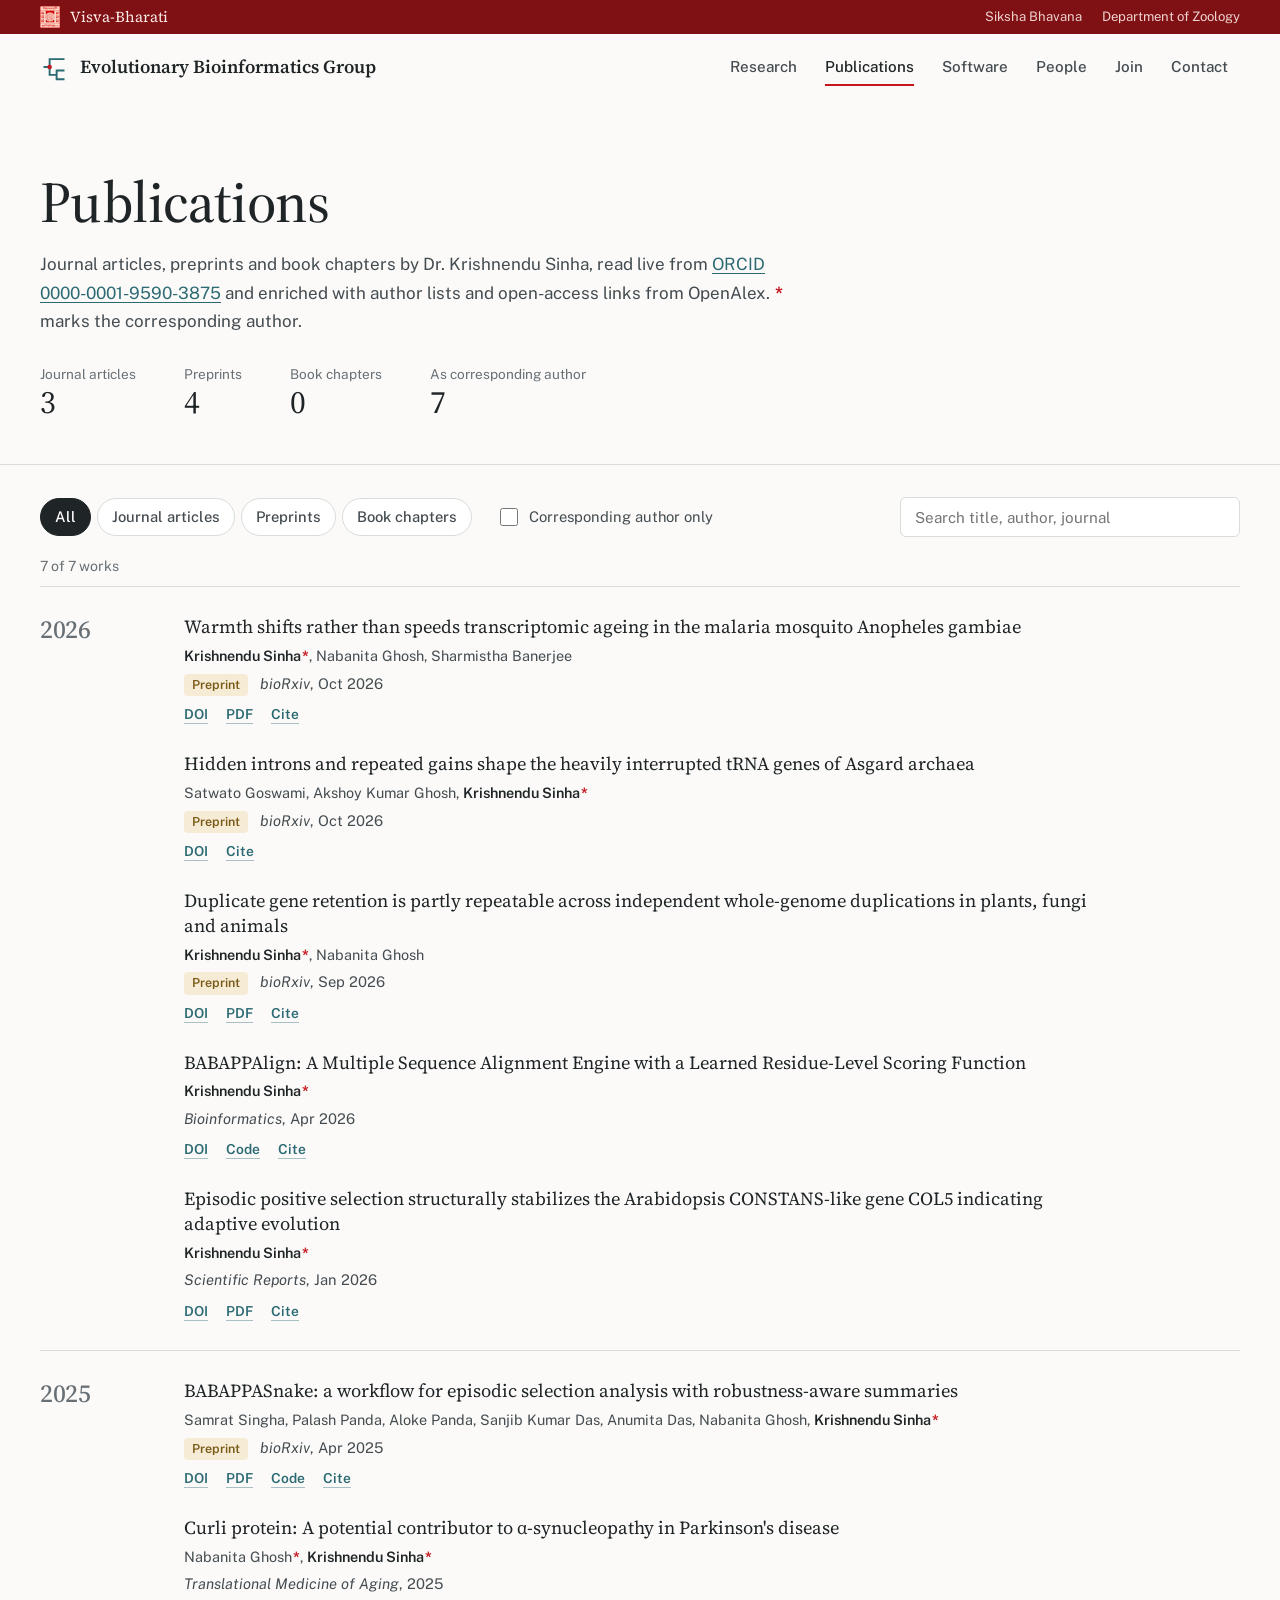
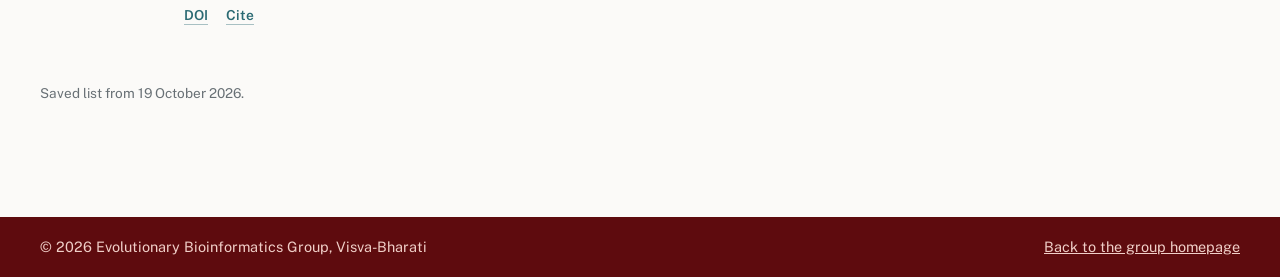
==== publications.html @ 4a2807fa "completely refreshed" ====
<!doctype html>
<html lang="en">
  <head>
    <meta charset="utf-8">
    <meta name="viewport" content="width=device-width, initial-scale=1">
    <meta
      name="description"
      content="Complete list of journal articles, preprints and book chapters by Dr. Krishnendu Sinha and the Evolutionary Bioinformatics Group, Visva-Bharati, updated from ORCID."
    >
    <meta name="theme-color" content="#7f1014">
    <meta property="og:type" content="website">
    <meta property="og:title" content="Evolutionary Bioinformatics Group | Visva-Bharati">
    <meta property="og:description" content="Evolutionary genomics, molecular adaptation, sequence-alignment methods and reproducible software at the Department of Zoology, Visva-Bharati.">
    <meta property="og:url" content="https://sinhakrishnendu.github.io/Lab_website/">
    <meta property="og:image" content="https://sinhakrishnendu.github.io/Lab_website/assets/sinha-lab-research-background.png">
    <title>Publications | Evolutionary Bioinformatics Group</title>
    <link rel="icon" type="image/svg+xml" href="assets/favicon.svg">
    <link rel="preconnect" href="https://fonts.googleapis.com">
    <link rel="preconnect" href="https://fonts.gstatic.com" crossorigin>
    <link
      rel="stylesheet"
      href="https://fonts.googleapis.com/css2?family=Source+Serif+4:ital,opsz,wght@0,8..60,400;0,8..60,500;0,8..60,600;1,8..60,400;1,8..60,500&family=Public+Sans:wght@400;500;600;700&family=JetBrains+Mono:wght@400;500&display=swap"
    >
    <link rel="stylesheet" href="styles.css?v=20261019b">
  </head>
  <body>
    <a class="skip-link" href="#main">Skip to content</a>

    <header class="site-header" data-header>
      <div class="institution-bar">
        <div class="shell institution-inner">
          <a class="institution-identity" href="https://www.visvabharati.ac.in/home/" target="_blank" rel="noreferrer">
            <img src="assets/visva-bharati-logo.png" alt="" width="389" height="420">
            <span>Visva-Bharati</span>
          </a>
          <span class="institution-links">
            <a href="https://www.visvabharati.ac.in/home/siksha-bhavana/" target="_blank" rel="noreferrer">Siksha Bhavana</a>
            <a href="https://www.visvabharati.ac.in/home/zoology/" target="_blank" rel="noreferrer">Department of Zoology</a>
          </span>
        </div>
      </div>

      <nav class="shell primary-nav" aria-label="Primary navigation">
        <a class="brand" href="index.html">
          <svg class="brand-mark" viewBox="0 0 32 32" aria-hidden="true">
            <path d="M4 16H11M11 16V7H28M11 16V25H19M19 25V20H28M19 25V30H28" fill="none" stroke-width="2.2" />
            <circle cx="11" cy="16" r="2.6" />
          </svg>
          <span>Evolutionary Bioinformatics Group</span>
        </a>

        <button class="nav-toggle" type="button" aria-controls="primary-menu" aria-expanded="false">
          <span class="nav-toggle-line"></span>
          <span class="nav-toggle-line"></span>
          <span class="sr-only">Menu</span>
        </button>

        <div class="nav-links" id="primary-menu">
          <a href="index.html#programmes">Research</a>
          <a href="publications.html" class="is-active" aria-current="page">Publications</a>
          <a href="index.html#software">Software</a>
          <a href="index.html#people">People</a>
          <a href="index.html#join">Join</a>
          <a href="index.html#contact">Contact</a>
        </div>
      </nav>
    </header>

    <main id="main">
      <section class="pubpage-head">
        <div class="shell">
          <h1>Publications</h1>
          <p class="pubpage-lead">
            Journal articles, preprints and book chapters by Dr. Krishnendu Sinha, read live from
            <a href="https://orcid.org/0000-0001-9590-3875" target="_blank" rel="noreferrer">ORCID 0000-0001-9590-3875</a>
            and enriched with author lists and open-access links from OpenAlex.
            <span class="corr">*</span> marks the corresponding author.
          </p>
          <dl class="pub-stats" data-pub-stats></dl>
        </div>
      </section>

      <section class="section pubpage" aria-label="Publication list">
        <div class="shell">
          <div class="pub-toolbar">
            <div class="pub-filters" role="group" aria-label="Filter by type">
              <button type="button" class="is-active" aria-pressed="true" data-pub-filter="all">All</button>
              <button type="button" aria-pressed="false" data-pub-filter="article">Journal articles</button>
              <button type="button" aria-pressed="false" data-pub-filter="preprint">Preprints</button>
              <button type="button" aria-pressed="false" data-pub-filter="chapter">Book chapters</button>
            </div>
            <label class="pub-check"><input type="checkbox" data-pub-corr> Corresponding author only</label>
            <label class="pub-search">
              <span class="sr-only">Search publications</span>
              <input type="search" placeholder="Search title, author, journal" data-pub-search>
            </label>
          </div>
          <p class="pub-count" data-pub-count aria-live="polite"></p>
          <div data-pub-all></div>
          <p class="pub-status" data-pub-status></p>
        </div>
      </section>
    </main>

    <footer class="site-footer">
      <div class="shell footer-inner">
        <p>&copy; <span data-year></span> Evolutionary Bioinformatics Group, Visva-Bharati</p>
        <a href="index.html">Back to the group homepage</a>
      </div>
    </footer>

    <script src="script.js?v=20261019b"></script>
    <script src="publications-config.js?v=20261019b"></script>
    <script src="data/publications-snapshot.js?v=20261019b"></script>
    <script src="publications-core.js?v=20261019b"></script>
    <script src="publications-ui.js?v=20261019b"></script>
  </body>
</html>
---- styles.css ----
/* Evolutionary Bioinformatics Group, Visva-Bharati
 * Colour is semantic: the three ω (dN/dS) classes from Fig. 1 carry through the site.
 *   teal      ω < 1  purifying selection   (structure, links)
 *   ochre     ω ≈ 1  relaxed constraint    (secondary accents)
 *   vermilion ω > 1  positive selection    (Visva-Bharati red; calls to action, highlights)
 */
:root {
  --ink: #1f2427;
  --ink-2: #444c51;
  --muted: #687075;
  --paper: #fbfaf8;
  --tint: #f0f1ee;
  --line: #d9ddd9;
  --white: #ffffff;
  --vermilion: #c4161c;
  --maroon: #7f1014;
  --teal: #2b6a73;
  --teal-soft: #dbe9ea;
  --ochre: #b8892c;
  --band: rgba(196, 22, 28, 0.09);

  --serif: "Source Serif 4", Georgia, "Times New Roman", serif;
  --sans: "Public Sans", ui-sans-serif, system-ui, -apple-system, "Segoe UI", sans-serif;
  --mono: "JetBrains Mono", ui-monospace, SFMono-Regular, Menlo, monospace;

  --max: 1200px;
  --gutter: clamp(16px, 4vw, 40px);
  --radius: 6px;
}

*,
*::before,
*::after {
  box-sizing: border-box;
}

html {
  scroll-behavior: smooth;
  -webkit-text-size-adjust: 100%;
}

body {
  margin: 0;
  background: var(--paper);
  color: var(--ink);
  font-family: var(--sans);
  font-size: 1.0625rem;
  line-height: 1.65;
  text-rendering: optimizeLegibility;
}

body.nav-open {
  overflow: hidden;
}

img {
  display: block;
  max-width: 100%;
  height: auto;
}

a {
  color: inherit;
}

h1,
h2,
h3,
h4,
p,
figure,
ol,
ul,
dl,
dd {
  margin: 0;
}

h1,
h2,
h3 {
  font-family: var(--serif);
  font-weight: 500;
  letter-spacing: -0.01em;
  color: var(--ink);
}

h2 {
  font-size: clamp(2rem, 3.4vw, 2.75rem);
  line-height: 1.12;
}

h3 {
  font-size: 1.35rem;
  line-height: 1.25;
}

h4 {
  font-size: 1.05rem;
  font-weight: 600;
  line-height: 1.3;
}

i {
  font-style: italic;
}

:focus-visible {
  outline: 2px solid var(--teal);
  outline-offset: 3px;
  border-radius: 2px;
}

section[id],
div[id] {
  scroll-margin-top: 96px;
}

.shell {
  width: min(100% - 2 * var(--gutter), var(--max));
  margin-inline: auto;
}

.skip-link {
  position: fixed;
  z-index: 100;
  top: 12px;
  left: 12px;
  padding: 10px 14px;
  background: var(--white);
  border-radius: var(--radius);
  transform: translateY(-200%);
}

.skip-link:focus {
  transform: none;
}

.sr-only {
  position: absolute;
  width: 1px;
  height: 1px;
  overflow: hidden;
  clip: rect(0 0 0 0);
  white-space: nowrap;
}

/* Header ----------------------------------------------------------------- */

.site-header {
  position: sticky;
  top: 0;
  z-index: 50;
  background: rgba(251, 250, 248, 0.94);
  backdrop-filter: saturate(1.4) blur(10px);
  transition: box-shadow 200ms ease;
}

.site-header.is-scrolled {
  box-shadow: 0 1px 0 var(--line);
}

.institution-bar {
  background: var(--maroon);
  color: #fbe9e4;
  font-size: 0.82rem;
}

.institution-inner {
  display: flex;
  align-items: center;
  justify-content: space-between;
  gap: 16px;
  min-height: 34px;
}

.institution-identity {
  display: inline-flex;
  align-items: center;
  gap: 10px;
  font-family: var(--serif);
  font-size: 0.95rem;
  text-decoration: none;
}

.institution-identity img {
  width: 20px;
  height: auto;
}

.institution-links {
  display: flex;
  gap: 20px;
}

.institution-links a {
  text-decoration: none;
  opacity: 0.9;
}

.institution-links a:hover,
.institution-identity:hover {
  text-decoration: underline;
  text-underline-offset: 3px;
}

.primary-nav {
  display: flex;
  align-items: center;
  justify-content: space-between;
  gap: 24px;
  min-height: 66px;
}

.brand {
  display: inline-flex;
  align-items: center;
  gap: 12px;
  font-family: var(--serif);
  font-size: 1.15rem;
  font-weight: 600;
  text-decoration: none;
}

.brand-mark {
  width: 28px;
  height: 28px;
  flex: none;
}

.brand-mark path {
  stroke: var(--teal);
}

.brand-mark circle {
  fill: var(--vermilion);
}

.nav-links {
  display: flex;
  gap: 4px;
}

.nav-links a {
  position: relative;
  padding: 8px 12px;
  color: var(--ink-2);
  font-size: 0.95rem;
  font-weight: 500;
  text-decoration: none;
  border-radius: var(--radius);
}

.nav-links a:hover {
  color: var(--ink);
  background: var(--tint);
}

.nav-links a.is-active {
  color: var(--ink);
}

.nav-links a.is-active::after {
  content: "";
  position: absolute;
  left: 12px;
  right: 12px;
  bottom: 2px;
  height: 2px;
  background: var(--vermilion);
}

.nav-toggle {
  display: none;
}

/* Buttons and links ------------------------------------------------------ */

.button {
  display: inline-flex;
  align-items: center;
  justify-content: center;
  min-height: 46px;
  padding: 0 22px;
  border-radius: var(--radius);
  font-weight: 600;
  font-size: 0.98rem;
  text-decoration: none;
  transition: background-color 160ms ease, color 160ms ease;
}

.button.primary {
  background: var(--vermilion);
  color: var(--white);
}

.button.primary:hover {
  background: var(--maroon);
}

.button.quiet {
  color: var(--teal);
  box-shadow: inset 0 0 0 1.5px var(--teal);
}

.button.quiet:hover {
  background: var(--teal);
  color: var(--white);
}

.text-link,
.software-links a,
.person-links a,
.profile-links a,
.contact-links p a {
  color: var(--teal);
  font-weight: 600;
  text-decoration: underline;
  text-decoration-thickness: 1px;
  text-underline-offset: 4px;
  text-decoration-color: rgba(43, 106, 115, 0.4);
}

.text-link:hover,
.software-links a:hover,
.person-links a:hover,
.profile-links a:hover,
.contact-links p a:hover {
  text-decoration-color: currentColor;
}

/* Hero ------------------------------------------------------------------- */

.hero {
  padding: clamp(40px, 7vw, 88px) 0 clamp(48px, 7vw, 96px);
}

.hero-grid {
  display: grid;
  grid-template-columns: minmax(0, 11fr) minmax(0, 13fr);
  gap: clamp(32px, 5vw, 64px);
  align-items: center;
}

.hero-affiliation {
  margin-bottom: 20px;
  color: var(--vermilion);
  font-weight: 600;
  font-size: 0.95rem;
}

.hero h1 {
  font-size: clamp(2.5rem, 4.6vw, 4.1rem);
  line-height: 1.02;
  letter-spacing: -0.025em;
  font-weight: 500;
  font-variation-settings: "opsz" 60;
  margin-bottom: 26px;
}

.hero-copy {
  max-width: 34em;
  color: var(--ink-2);
  font-size: 1.15rem;
  line-height: 1.6;
  margin-bottom: 32px;
}

.hero-actions {
  display: flex;
  flex-wrap: wrap;
  gap: 12px;
}

.hero-figure {
  min-width: 0;
}

.figure-frame {
  padding: clamp(10px, 2vw, 22px);
  background: var(--white);
  border: 1px solid var(--line);
  border-radius: 10px;
}

.selection-figure {
  display: block;
  width: 100%;
  height: auto;
  overflow: visible;
}

.hero-figure figcaption {
  margin-top: 14px;
  color: var(--ink-2);
  font-family: var(--serif);
  font-size: 0.95rem;
  line-height: 1.5;
}

.fig-label {
  font-family: var(--sans);
  font-weight: 700;
  color: var(--ink);
  margin-right: 4px;
}

.omega-legend {
  display: flex;
  flex-wrap: wrap;
  gap: 6px 20px;
  margin-top: 10px;
  font-family: var(--sans);
  font-size: 0.85rem;
  color: var(--ink-2);
}

.omega-legend span {
  display: inline-flex;
  align-items: center;
  gap: 8px;
}

.swatch {
  display: inline-block;
  width: 18px;
  height: 3px;
  border-radius: 2px;
}

.swatch.purifying { background: var(--teal); }
.swatch.neutral { background: var(--ochre); }
.swatch.positive { background: var(--vermilion); height: 4px; }

/* Fig. 1 internals */
.selection-figure text {
  font-family: var(--sans);
  fill: var(--ink-2);
}

.fig-head {
  font-size: 12px;
  font-weight: 600;
  fill: var(--ink) !important;
}

.fig-annot {
  font-size: 10.5px;
  font-style: italic;
  font-family: var(--serif) !important;
  fill: var(--vermilion) !important;
}

.branch {
  fill: none;
  stroke-width: 2;
  stroke-linecap: round;
  stroke-linejoin: round;
  transition: stroke-dashoffset 900ms cubic-bezier(0.4, 0, 0.2, 1);
  transition-delay: calc(var(--i) * 55ms);
}

.omega-p { stroke: var(--teal); fill: var(--teal); }
.omega-n { stroke: var(--ochre); fill: var(--ochre); }
.omega-s { stroke: var(--vermilion); fill: var(--vermilion); stroke-width: 3; }
.branch.omega-p,
.branch.omega-n,
.branch.omega-s { fill: none; }

.tip { stroke: none; }

.taxon {
  font-family: var(--serif) !important;
  font-style: italic;
  font-size: 12.5px;
  fill: var(--ink) !important;
}

.track-name {
  font-style: normal;
  font-family: var(--sans) !important;
  font-size: 11.5px;
}

.residue {
  font-family: var(--mono) !important;
  font-size: 11.5px;
  text-anchor: middle;
  fill: #9aa1a5 !important;
  opacity: 0;
  transition: opacity 400ms ease;
  transition-delay: calc(700ms + var(--c) * 22ms);
}

.residue.variable {
  fill: var(--ink) !important;
  font-weight: 500;
}

.residue.derived {
  fill: var(--vermilion) !important;
  font-weight: 700;
}

.band {
  fill: var(--band);
}

.axis {
  stroke: var(--ink-2);
  stroke-width: 1;
}

.threshold {
  stroke: var(--vermilion);
  stroke-width: 1;
  stroke-dasharray: 3 3;
  opacity: 0.7;
}

.axis-label {
  font-size: 10.5px;
  fill: var(--muted) !important;
}

.pp {
  fill: #c9ced0;
  transform-box: fill-box;
  transform-origin: bottom;
  transform: scaleY(0);
  transition: transform 600ms cubic-bezier(0.2, 0.7, 0.2, 1);
  transition-delay: calc(1200ms + var(--c) * 25ms);
}

.pp-hot {
  fill: var(--vermilion);
}

.selection-figure.is-drawn .branch {
  stroke-dashoffset: 0 !important;
}

.selection-figure.is-drawn .residue {
  opacity: 1;
}

.selection-figure.is-drawn .pp {
  transform: scaleY(1);
}

.selection-figure.no-motion * {
  transition: none !important;
}

.fig-row {
  cursor: default;
}

.selection-figure.row-focus .fig-row:not(.is-hot) {
  opacity: 0.35;
}

.fig-row,
.fig-row text {
  transition-property: opacity;
}

/* Questions band --------------------------------------------------------- */

.questions {
  background: var(--ink);
  color: #e9ecea;
  padding: clamp(48px, 7vw, 88px) 0;
}

.questions-grid {
  display: grid;
  grid-template-columns: minmax(0, 4fr) minmax(0, 8fr);
  gap: clamp(28px, 5vw, 72px);
}

.questions h2 {
  color: var(--white);
}

.question-list {
  list-style: none;
  padding: 0;
  display: grid;
  gap: 26px;
}

.question-list li {
  position: relative;
  padding-left: 30px;
}

.question-list li::before {
  content: "?";
  position: absolute;
  left: 0;
  top: -2px;
  font-family: var(--serif);
  font-style: italic;
  font-size: 1.5rem;
  color: #e7837c;
}

.question-list p {
  font-family: var(--serif);
  font-size: clamp(1.2rem, 1.9vw, 1.45rem);
  line-height: 1.45;
  max-width: 36em;
}

/* Sections --------------------------------------------------------------- */

.section {
  padding: clamp(64px, 9vw, 112px) 0;
}

.section.tinted {
  background: var(--tint);
}

.section-head {
  display: grid;
  grid-template-columns: minmax(0, 4fr) minmax(0, 8fr);
  gap: clamp(16px, 5vw, 72px);
  align-items: end;
  margin-bottom: clamp(32px, 5vw, 56px);
}

.section-head p {
  max-width: 40em;
  color: var(--ink-2);
}

/* Research programmes */
.programme-list {
  border-top: 1px solid var(--line);
}

.programme {
  display: grid;
  grid-template-columns: 140px minmax(0, 1fr);
  gap: clamp(20px, 4vw, 48px);
  padding: 32px 0;
  border-bottom: 1px solid var(--line);
}

.programme-glyph {
  width: 120px;
  height: 84px;
}

.g-line,
.g-hot,
.g-helix {
  fill: none;
  stroke-width: 2.2;
  stroke-linecap: round;
  stroke-linejoin: round;
}

.g-line { stroke: var(--teal); }
.g-lost { stroke-dasharray: 3 4; stroke: var(--muted); }
.g-hot { stroke: var(--vermilion); }
.g-hot-strong { stroke-width: 3; }
.g-star { fill: var(--ochre); }
.g-grid path { stroke: var(--line); stroke-width: 1; fill: none; }
.g-dot { fill: var(--vermilion); }
.g-anc { fill: var(--ochre); }
.g-helix { stroke: var(--vermilion); stroke-width: 3; }
.g-node { fill: var(--white); stroke: var(--teal); stroke-width: 2.2; }
.g-node-end { fill: var(--vermilion); stroke: var(--vermilion); }

.programme-body {
  display: grid;
  grid-template-columns: minmax(0, 5fr) minmax(0, 6fr);
  gap: 10px clamp(20px, 4vw, 48px);
}

.programme-body h3 {
  grid-row: span 3;
}

.programme-body p {
  color: var(--ink-2);
  max-width: 38em;
}

.programme-methods {
  font-size: 0.9rem;
  color: var(--teal) !important;
  font-weight: 500;
}

.profile-links {
  display: flex;
  flex-wrap: wrap;
  align-items: baseline;
  gap: 10px 24px;
  margin-top: 36px;
  font-size: 0.95rem;
}

.profile-links span {
  color: var(--muted);
}

/* Publications ----------------------------------------------------------- */

.pub-legend {
  margin-top: 10px;
  font-size: 0.9rem;
  color: var(--muted) !important;
}

.corr {
  color: var(--vermilion);
  font-weight: 700;
  margin-left: 1px;
}

.pub-grid {
  display: grid;
  grid-template-columns: repeat(3, minmax(0, 1fr));
  gap: 24px;
}

.pub-card {
  display: flex;
  flex-direction: column;
  background: var(--white);
  border: 1px solid var(--line);
  border-radius: 10px;
  overflow: hidden;
}

.pub-visual {
  display: grid;
  place-items: center;
  height: 168px;
  padding: 18px;
  background: var(--paper);
  border-bottom: 1px solid var(--line);
  text-decoration: none;
}

.pub-card.has-cover .pub-visual {
  background: linear-gradient(180deg, #e4e7e3, #f3f4f1);
}

.pub-visual img {
  max-height: 132px;
  width: auto;
  box-shadow: 0 10px 22px rgba(31, 36, 39, 0.2);
}

.pub-visual img.pub-logo {
  max-width: 62%;
  max-height: 64px;
  box-shadow: none;
}

.pub-venue-mark {
  font-family: var(--serif);
  font-size: 1.55rem;
  line-height: 1.15;
  text-align: center;
  color: var(--ink-2);
  max-width: 14em;
}

#preprints .pub-venue-mark {
  color: var(--ochre);
}

.pub-body {
  display: flex;
  flex-direction: column;
  gap: 10px;
  padding: 20px 22px 22px;
  flex: 1;
}

.pub-meta {
  font-size: 0.88rem;
  color: var(--vermilion);
  font-weight: 600;
}

.pub-meta em {
  font-style: italic;
}

.pub-body h3 {
  font-size: 1.15rem;
  line-height: 1.3;
}

.pub-body h3 a,
.pub-entry-title a {
  text-decoration: none;
}

.pub-body h3 a:hover,
.pub-entry-title a:hover {
  text-decoration: underline;
  text-decoration-thickness: 1px;
  text-underline-offset: 3px;
}

.pub-authors {
  font-size: 0.9rem;
  color: var(--ink-2);
  line-height: 1.5;
}

.pub-authors strong {
  color: var(--ink);
  font-weight: 600;
}

.pub-summary {
  font-size: 0.94rem;
  color: var(--ink-2);
}

.pub-links {
  display: flex;
  flex-wrap: wrap;
  align-items: center;
  gap: 6px 18px;
  margin-top: auto !important;
  padding-top: 4px;
  font-size: 0.9rem;
}

.pub-links a,
.cite-button {
  color: var(--teal);
  font-weight: 600;
  text-decoration: underline;
  text-decoration-thickness: 1px;
  text-underline-offset: 4px;
  text-decoration-color: rgba(43, 106, 115, 0.4);
}

.cite-button {
  padding: 0;
  border: 0;
  background: none;
  font: inherit;
  font-weight: 600;
  cursor: pointer;
}

.pub-status {
  margin-top: 28px;
  font-size: 0.85rem;
  color: var(--muted);
}

.pub-empty {
  color: var(--muted);
}

.profile-links .button {
  margin-right: 8px;
}

.programme-papers {
  font-size: 0.9rem;
}

.programme-papers a {
  color: var(--ink);
  text-decoration: underline;
  text-decoration-thickness: 1px;
  text-underline-offset: 3px;
  text-decoration-color: var(--line);
}

.programme-papers a:hover {
  text-decoration-color: var(--ink);
}

/* Publications page */
.pubpage-head {
  padding: clamp(40px, 6vw, 72px) 0 clamp(28px, 4vw, 44px);
  border-bottom: 1px solid var(--line);
}

.pubpage-head h1 {
  font-size: clamp(2.4rem, 4.6vw, 3.6rem);
  line-height: 1.05;
  margin-bottom: 18px;
}

.pubpage-lead {
  max-width: 44em;
  color: var(--ink-2);
}

.pubpage-lead a {
  color: var(--teal);
  text-underline-offset: 3px;
}

.pub-stats {
  display: flex;
  flex-wrap: wrap;
  gap: 16px 48px;
  margin-top: 28px;
}

.pub-stats dt {
  font-size: 0.85rem;
  color: var(--muted);
}

.pub-stats dd {
  font-family: var(--serif);
  font-size: 2rem;
  line-height: 1.1;
}

.section.pubpage {
  padding-top: 32px;
}

.pub-toolbar {
  display: flex;
  flex-wrap: wrap;
  align-items: center;
  gap: 14px 24px;
  padding-bottom: 18px;
}

.pub-filters {
  display: flex;
  flex-wrap: wrap;
  gap: 6px;
}

.pub-filters button {
  min-height: 38px;
  padding: 0 14px;
  border: 1px solid var(--line);
  border-radius: 999px;
  background: var(--white);
  color: var(--ink-2);
  font: inherit;
  font-size: 0.92rem;
  font-weight: 500;
  cursor: pointer;
}

.pub-filters button.is-active {
  background: var(--ink);
  border-color: var(--ink);
  color: var(--white);
}

.pub-check {
  display: inline-flex;
  align-items: center;
  gap: 8px;
  font-size: 0.92rem;
  color: var(--ink-2);
  cursor: pointer;
}

.pub-check input {
  width: 18px;
  height: 18px;
  accent-color: var(--vermilion);
}

.pub-search {
  margin-left: auto;
  flex: 1 1 240px;
  max-width: 340px;
}

.pub-search input {
  width: 100%;
  min-height: 40px;
  padding: 0 14px;
  border: 1px solid var(--line);
  border-radius: var(--radius);
  background: var(--white);
  font: inherit;
  font-size: 0.95rem;
  color: var(--ink);
}

.pub-count {
  font-size: 0.88rem;
  color: var(--muted);
  margin-bottom: 8px;
}

.pub-year {
  display: grid;
  grid-template-columns: 120px minmax(0, 1fr);
  gap: 24px;
  padding: 28px 0;
  border-top: 1px solid var(--line);
}

.pub-year h2 {
  font-size: 1.6rem;
  color: var(--muted);
  position: sticky;
  top: 120px;
  align-self: start;
}

.pub-entries {
  list-style: none;
  padding: 0;
  display: grid;
  gap: 26px;
}

.pub-entry {
  display: grid;
  gap: 5px;
  max-width: 54em;
}

.pub-entry-title {
  font-family: var(--serif);
  font-size: 1.15rem;
  line-height: 1.35;
}

.pub-entry .pub-meta {
  color: var(--ink-2);
  font-weight: 400;
  font-size: 0.92rem;
}

.pub-kind {
  display: inline-block;
  margin-right: 8px;
  padding: 1px 8px;
  border-radius: 4px;
  background: #f6ecd6;
  color: #7a5a17;
  font-size: 0.78rem;
  font-weight: 600;
  font-style: normal;
}

.pub-entry[data-kind="chapter"] .pub-kind {
  background: var(--teal-soft);
  color: var(--teal);
}

.pub-note {
  display: block;
  font-size: 0.86rem;
  color: var(--muted);
}

.pub-note a {
  color: var(--teal);
}

.pub-entry .pub-links {
  margin-top: 2px !important;
  padding-top: 0;
  font-size: 0.86rem;
}

/* Software */
.software-grid {
  display: grid;
  grid-template-columns: repeat(2, minmax(0, 1fr));
  gap: 24px;
}

.software {
  display: flex;
  flex-direction: column;
  gap: 16px;
  padding: clamp(24px, 3vw, 36px);
  background: var(--white);
  border: 1px solid var(--line);
  border-top: 3px solid var(--teal);
  border-radius: 10px;
}

.software h3 {
  font-size: 1.6rem;
}

.software p {
  color: var(--ink-2);
}

.install {
  margin: 0;
  padding: 14px 18px;
  overflow-x: auto;
  background: var(--ink);
  color: #e9ecea;
  border-radius: var(--radius);
  font-family: var(--mono);
  font-size: 0.9rem;
}

.install span {
  color: #e7837c;
}

.software-links {
  display: flex;
  flex-wrap: wrap;
  gap: 8px 24px;
  margin-top: auto !important;
}

/* People */
.pi {
  display: grid;
  grid-template-columns: 220px minmax(0, 1fr);
  gap: clamp(24px, 4vw, 48px);
  align-items: start;
  padding-bottom: clamp(40px, 6vw, 64px);
  margin-bottom: clamp(40px, 6vw, 64px);
  border-bottom: 1px solid var(--line);
}

.pi-photo {
  width: 220px;
  aspect-ratio: 1;
  object-fit: cover;
  border-radius: 10px;
}

.pi-body {
  display: grid;
  gap: 12px;
  max-width: 44em;
}

.pi-body h3 {
  font-size: 1.9rem;
}

.role {
  color: var(--vermilion);
  font-weight: 600;
  font-size: 0.92rem;
}

.pi-body > p:not(.role):not(.person-links) {
  color: var(--ink-2);
}

.person-links {
  display: flex;
  flex-wrap: wrap;
  gap: 8px 24px;
  margin-top: 6px !important;
}

.people-columns {
  display: grid;
  grid-template-columns: minmax(0, 7fr) minmax(0, 5fr);
  gap: clamp(32px, 5vw, 72px);
}

.group-title {
  font-size: 1.25rem;
  margin-bottom: 20px;
  color: var(--ink-2);
}

.member {
  display: grid;
  grid-template-columns: 112px minmax(0, 1fr);
  gap: 20px;
  align-items: start;
}

.member + .member {
  margin-top: 20px;
}

.member img {
  width: 112px;
  aspect-ratio: 1;
  object-fit: cover;
  border-radius: 8px;
}

.member.compact {
  grid-template-columns: 72px minmax(0, 1fr);
  align-items: center;
}

.member.compact img {
  width: 72px;
  border-radius: 50%;
}

.member h4 {
  margin-bottom: 2px;
}

.member p:not(.role) {
  margin-top: 8px;
  color: var(--ink-2);
  font-size: 0.97rem;
}

.member.compact .role {
  color: var(--ink-2);
  font-weight: 400;
}

.collab-note {
  margin-top: 24px !important;
  color: var(--muted);
  font-size: 0.93rem;
}

/* Join */
.join {
  background: var(--teal-soft);
}

.join-grid {
  display: grid;
  grid-template-columns: minmax(0, 5fr) minmax(0, 7fr);
  gap: clamp(32px, 5vw, 72px);
}

.join h2 {
  margin-bottom: 18px;
}

.join-lead {
  color: var(--ink-2);
  font-size: 1.1rem;
  margin-bottom: 28px;
  max-width: 30em;
}

.join-list {
  display: grid;
  gap: 0;
  border-top: 1px solid rgba(43, 106, 115, 0.25);
}

.join-list > div {
  display: grid;
  grid-template-columns: minmax(0, 4fr) minmax(0, 8fr);
  gap: 16px 32px;
  padding: 22px 0;
  border-bottom: 1px solid rgba(43, 106, 115, 0.25);
}

.join-list dt {
  font-family: var(--serif);
  font-size: 1.2rem;
  font-weight: 500;
}

.join-list dd {
  color: var(--ink-2);
}

/* Contact & footer */
.contact {
  background: var(--maroon);
  color: #fbe9e4;
  padding: clamp(56px, 8vw, 96px) 0;
}

.contact h2 {
  color: var(--white);
  margin-bottom: 18px;
}

.contact-grid {
  display: grid;
  grid-template-columns: minmax(0, 5fr) minmax(0, 7fr);
  gap: clamp(32px, 5vw, 72px);
  align-items: end;
}

.contact address {
  font-style: normal;
  line-height: 1.7;
}

.contact-email {
  display: inline-block;
  font-family: var(--serif);
  font-size: clamp(1.3rem, 2.8vw, 2rem);
  color: var(--white);
  text-decoration: underline;
  text-decoration-thickness: 1px;
  text-underline-offset: 6px;
  text-decoration-color: rgba(255, 255, 255, 0.4);
  word-break: break-word;
}

.contact-email:hover {
  text-decoration-color: var(--white);
}

.contact-links p {
  display: flex;
  flex-wrap: wrap;
  gap: 8px 24px;
  margin-top: 18px;
}

.contact-links p a {
  color: #fbe9e4;
  text-decoration-color: rgba(251, 233, 228, 0.4);
}

.site-footer {
  background: #5e0b0e;
  color: #f0cfc8;
  font-size: 0.9rem;
}

.footer-inner {
  display: flex;
  justify-content: space-between;
  gap: 16px;
  padding: 18px 0;
}

.site-footer a {
  color: inherit;
}

/* Responsive ------------------------------------------------------------- */

@media (max-width: 1080px) {
  .hero-grid {
    grid-template-columns: 1fr;
  }

  .hero-text {
    max-width: 44rem;
  }

  .programme-body {
    grid-template-columns: 1fr;
  }

  .programme-body h3 {
    grid-row: auto;
  }
}

@media (max-width: 900px) {
  .nav-toggle {
    display: inline-grid;
    gap: 6px;
    place-content: center;
    width: 44px;
    height: 44px;
    padding: 0;
    border: 0;
    background: transparent;
    cursor: pointer;
  }

  .nav-toggle-line {
    width: 22px;
    height: 2px;
    background: var(--ink);
    transition: transform 200ms ease;
  }

  .site-header.is-open .nav-toggle-line:first-child {
    transform: translateY(4px) rotate(45deg);
  }

  .site-header.is-open .nav-toggle-line:nth-child(2) {
    transform: translateY(-4px) rotate(-45deg);
  }

  .nav-links {
    position: absolute;
    top: 100%;
    left: 0;
    right: 0;
    display: none;
    flex-direction: column;
    padding: 8px var(--gutter) 20px;
    background: var(--paper);
    border-bottom: 1px solid var(--line);
  }

  .site-header.is-open .nav-links {
    display: flex;
  }

  .nav-links a {
    padding: 12px 0;
    font-size: 1.05rem;
  }

  .nav-links a.is-active::after {
    display: none;
  }

  .questions-grid,
  .section-head,
  .people-columns,
  .join-grid,
  .contact-grid {
    grid-template-columns: 1fr;
  }

  .pub-grid,
  .software-grid {
    grid-template-columns: 1fr;
  }

}

@media (max-width: 640px) {
  body {
    font-size: 1rem;
  }

  .institution-links {
    display: none;
  }

  .brand span {
    font-size: 1rem;
  }

  .figure-frame {
    overflow-x: auto;
    -webkit-overflow-scrolling: touch;
  }

  .selection-figure {
    min-width: 540px;
  }

  .programme {
    grid-template-columns: 1fr;
    gap: 12px;
  }

  .programme-glyph {
    width: 96px;
    height: 68px;
  }

  .pi {
    grid-template-columns: 1fr;
  }

  .pub-year {
    grid-template-columns: 1fr;
    gap: 8px;
  }

  .pub-year h2 {
    position: static;
  }

  .pub-search {
    margin-left: 0;
    max-width: none;
  }

  .pi-photo {
    width: 160px;
  }

  .member {
    grid-template-columns: 84px minmax(0, 1fr);
  }

  .member img {
    width: 84px;
  }

  .join-list > div {
    grid-template-columns: 1fr;
    gap: 6px;
  }

  .footer-inner {
    flex-direction: column;
  }
}

@media (prefers-reduced-motion: reduce) {
  html {
    scroll-behavior: auto;
  }

  *,
  *::before,
  *::after {
    transition: none !important;
    animation: none !important;
  }
}
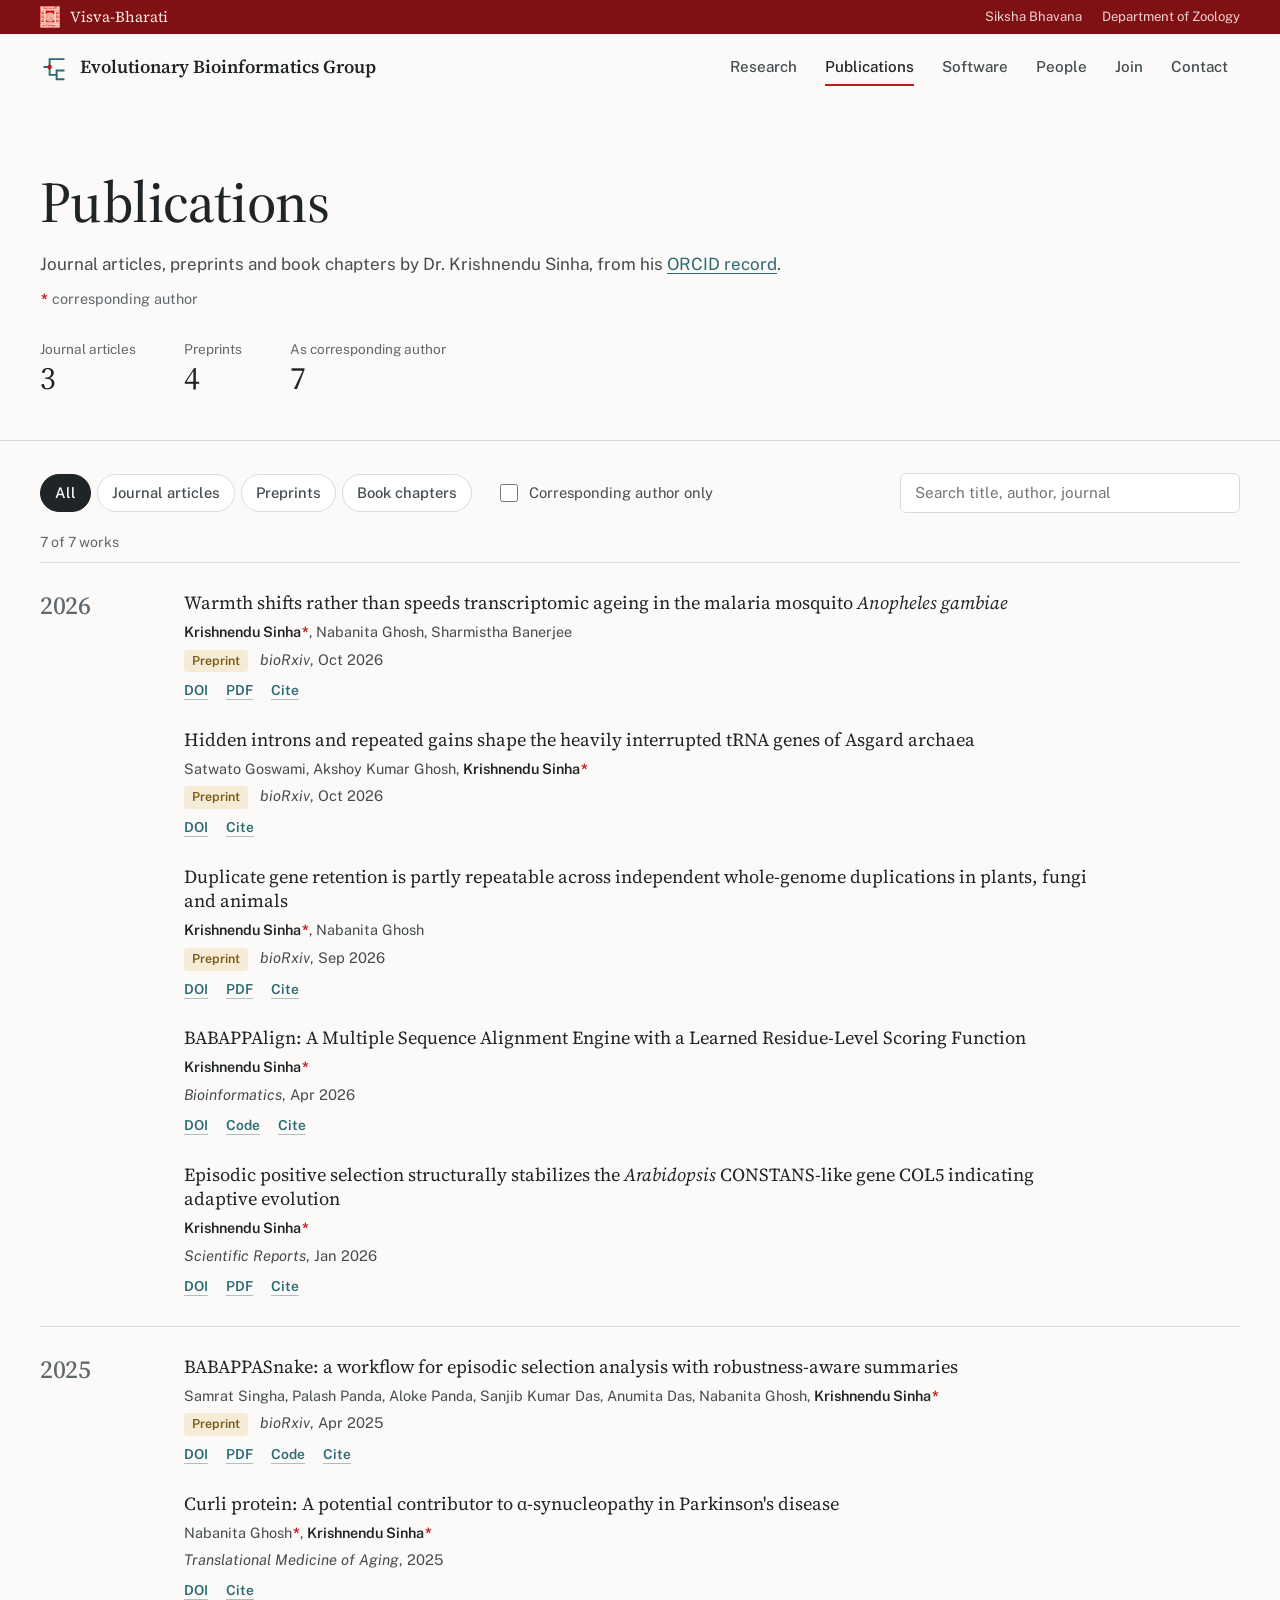
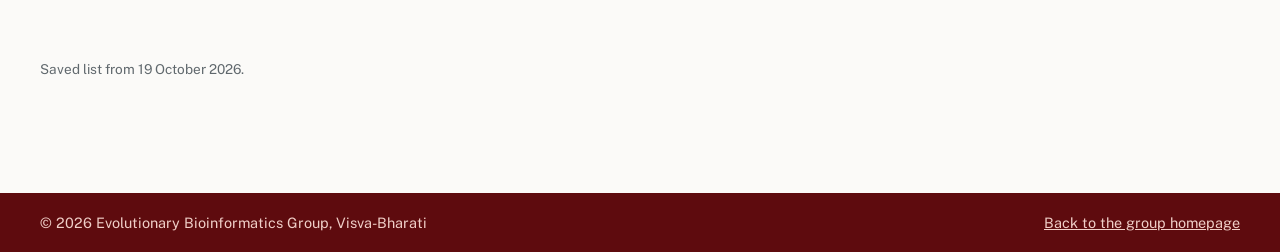
==== commit 89454614: "updated" ====
--- a/publications.html
+++ b/publications.html
@@ -9,10 +9,13 @@
     >
     <meta name="theme-color" content="#7f1014">
     <meta property="og:type" content="website">
-    <meta property="og:title" content="Evolutionary Bioinformatics Group | Visva-Bharati">
+    <meta property="og:title" content="Publications | Evolutionary Bioinformatics Group">
     <meta property="og:description" content="Evolutionary genomics, molecular adaptation, sequence-alignment methods and reproducible software at the Department of Zoology, Visva-Bharati.">
-    <meta property="og:url" content="https://sinhakrishnendu.github.io/Lab_website/">
-    <meta property="og:image" content="https://sinhakrishnendu.github.io/Lab_website/assets/sinha-lab-research-background.png">
+    <meta property="og:url" content="https://sinhakrishnendu.github.io/Lab_website/publications.html">
+    <meta property="og:image" content="https://sinhakrishnendu.github.io/Lab_website/assets/og-image.png">
+    <meta property="og:image:width" content="1200">
+    <meta property="og:image:height" content="630">
+    <meta name="twitter:card" content="summary_large_image">
     <title>Publications | Evolutionary Bioinformatics Group</title>
     <link rel="icon" type="image/svg+xml" href="assets/favicon.svg">
     <link rel="preconnect" href="https://fonts.googleapis.com">
@@ -21,7 +24,7 @@
       rel="stylesheet"
       href="https://fonts.googleapis.com/css2?family=Source+Serif+4:ital,opsz,wght@0,8..60,400;0,8..60,500;0,8..60,600;1,8..60,400;1,8..60,500&family=Public+Sans:wght@400;500;600;700&family=JetBrains+Mono:wght@400;500&display=swap"
     >
-    <link rel="stylesheet" href="styles.css?v=20261019b">
+    <link rel="stylesheet" href="styles.css?v=20261019h">
   </head>
   <body>
     <a class="skip-link" href="#main">Skip to content</a>
@@ -71,11 +74,10 @@
         <div class="shell">
           <h1>Publications</h1>
           <p class="pubpage-lead">
-            Journal articles, preprints and book chapters by Dr. Krishnendu Sinha, read live from
-            <a href="https://orcid.org/0000-0001-9590-3875" target="_blank" rel="noreferrer">ORCID 0000-0001-9590-3875</a>
-            and enriched with author lists and open-access links from OpenAlex.
-            <span class="corr">*</span> marks the corresponding author.
+            Journal articles, preprints and book chapters by Dr. Krishnendu Sinha, from his
+            <a href="https://orcid.org/0000-0001-9590-3875" target="_blank" rel="noreferrer">ORCID record</a>.
           </p>
+          <p class="pub-key"><span class="corr">*</span> corresponding author</p>
           <dl class="pub-stats" data-pub-stats></dl>
         </div>
       </section>
@@ -109,10 +111,10 @@
       </div>
     </footer>
 
-    <script src="script.js?v=20261019b"></script>
-    <script src="publications-config.js?v=20261019b"></script>
-    <script src="data/publications-snapshot.js?v=20261019b"></script>
-    <script src="publications-core.js?v=20261019b"></script>
-    <script src="publications-ui.js?v=20261019b"></script>
+    <script src="script.js?v=20261019h"></script>
+    <script src="publications-config.js?v=20261019h"></script>
+    <script src="data/publications-snapshot.js?v=20261019h"></script>
+    <script src="publications-core.js?v=20261019h"></script>
+    <script src="publications-ui.js?v=20261019h"></script>
   </body>
 </html>
--- a/styles.css
+++ b/styles.css
@@ -7,7 +7,7 @@
 :root {
   --ink: #1f2427;
   --ink-2: #444c51;
-  --muted: #687075;
+  --muted: #60686d;
   --paper: #fbfaf8;
   --tint: #f0f1ee;
   --line: #d9ddd9;
@@ -372,198 +372,49 @@
   gap: 12px;
 }
 
-.hero-figure {
+.hero-art {
+  position: relative;
   min-width: 0;
-}
-
-.figure-frame {
-  padding: clamp(10px, 2vw, 22px);
-  background: var(--white);
-  border: 1px solid var(--line);
-  border-radius: 10px;
-}
-
-.selection-figure {
-  display: block;
-  width: 100%;
+  display: grid;
+  place-items: center;
+}
+
+.tree-figure {
+  width: min(100%, 600px);
   height: auto;
   overflow: visible;
 }
 
-.hero-figure figcaption {
-  margin-top: 14px;
-  color: var(--ink-2);
-  font-family: var(--serif);
-  font-size: 0.95rem;
-  line-height: 1.5;
-}
-
-.fig-label {
-  font-family: var(--sans);
-  font-weight: 700;
-  color: var(--ink);
-  margin-right: 4px;
-}
-
-.omega-legend {
-  display: flex;
-  flex-wrap: wrap;
-  gap: 6px 20px;
-  margin-top: 10px;
-  font-family: var(--sans);
-  font-size: 0.85rem;
-  color: var(--ink-2);
-}
-
-.omega-legend span {
-  display: inline-flex;
-  align-items: center;
-  gap: 8px;
-}
-
-.swatch {
-  display: inline-block;
-  width: 18px;
-  height: 3px;
-  border-radius: 2px;
-}
-
-.swatch.purifying { background: var(--teal); }
-.swatch.neutral { background: var(--ochre); }
-.swatch.positive { background: var(--vermilion); height: 4px; }
-
-/* Fig. 1 internals */
-.selection-figure text {
-  font-family: var(--sans);
-  fill: var(--ink-2);
-}
-
-.fig-head {
-  font-size: 12px;
-  font-weight: 600;
-  fill: var(--ink) !important;
-}
-
-.fig-annot {
-  font-size: 10.5px;
-  font-style: italic;
-  font-family: var(--serif) !important;
-  fill: var(--vermilion) !important;
-}
-
-.branch {
+.tf-b {
   fill: none;
-  stroke-width: 2;
+  stroke-width: 1.35;
   stroke-linecap: round;
-  stroke-linejoin: round;
-  transition: stroke-dashoffset 900ms cubic-bezier(0.4, 0, 0.2, 1);
-  transition-delay: calc(var(--i) * 55ms);
-}
-
-.omega-p { stroke: var(--teal); fill: var(--teal); }
-.omega-n { stroke: var(--ochre); fill: var(--ochre); }
-.omega-s { stroke: var(--vermilion); fill: var(--vermilion); stroke-width: 3; }
-.branch.omega-p,
-.branch.omega-n,
-.branch.omega-s { fill: none; }
-
-.tip { stroke: none; }
-
-.taxon {
-  font-family: var(--serif) !important;
-  font-style: italic;
-  font-size: 12.5px;
-  fill: var(--ink) !important;
-}
-
-.track-name {
-  font-style: normal;
-  font-family: var(--sans) !important;
-  font-size: 11.5px;
-}
-
-.residue {
-  font-family: var(--mono) !important;
-  font-size: 11.5px;
-  text-anchor: middle;
-  fill: #9aa1a5 !important;
+  transition: stroke-dashoffset 700ms cubic-bezier(0.4, 0, 0.2, 1);
+  transition-delay: calc(var(--i) * 5ms);
+}
+
+.tf-b.c-teal { stroke: var(--teal); }
+.tf-b.c-teal-2 { stroke: #5f9199; }
+.tf-b.c-ink { stroke: var(--ink-2); }
+.tf-b.c-ochre { stroke: var(--ochre); }
+.tf-b.c-hot { stroke: var(--vermilion); stroke-width: 2.2; }
+
+.tf-root { fill: var(--ink); }
+
+.tf-cell {
   opacity: 0;
-  transition: opacity 400ms ease;
-  transition-delay: calc(700ms + var(--c) * 22ms);
-}
-
-.residue.variable {
-  fill: var(--ink) !important;
-  font-weight: 500;
-}
-
-.residue.derived {
-  fill: var(--vermilion) !important;
-  font-weight: 700;
-}
-
-.band {
-  fill: var(--band);
-}
-
-.axis {
-  stroke: var(--ink-2);
-  stroke-width: 1;
-}
-
-.threshold {
-  stroke: var(--vermilion);
-  stroke-width: 1;
-  stroke-dasharray: 3 3;
-  opacity: 0.7;
-}
-
-.axis-label {
-  font-size: 10.5px;
-  fill: var(--muted) !important;
-}
-
-.pp {
-  fill: #c9ced0;
-  transform-box: fill-box;
-  transform-origin: bottom;
-  transform: scaleY(0);
-  transition: transform 600ms cubic-bezier(0.2, 0.7, 0.2, 1);
-  transition-delay: calc(1200ms + var(--c) * 25ms);
-}
-
-.pp-hot {
-  fill: var(--vermilion);
-}
-
-.selection-figure.is-drawn .branch {
-  stroke-dashoffset: 0 !important;
-}
-
-.selection-figure.is-drawn .residue {
-  opacity: 1;
-}
-
-.selection-figure.is-drawn .pp {
-  transform: scaleY(1);
-}
-
-.selection-figure.no-motion * {
-  transition: none !important;
-}
-
-.fig-row {
-  cursor: default;
-}
-
-.selection-figure.row-focus .fig-row:not(.is-hot) {
-  opacity: 0.35;
-}
-
-.fig-row,
-.fig-row text {
-  transition-property: opacity;
-}
+  transition: opacity 500ms ease;
+  transition-delay: calc(500ms + var(--a) * 7ms);
+}
+
+.tf-cell.s0 { fill: #e3e8e6; }
+.tf-cell.s1 { fill: #9fc0c3; }
+.tf-cell.s2 { fill: #d9c18c; }
+.tf-cell.s3 { fill: var(--vermilion); }
+
+.tree-figure.is-drawn .tf-b { stroke-dashoffset: 0 !important; }
+.tree-figure.is-drawn .tf-cell { opacity: 1; }
+.tree-figure.no-motion * { transition: none !important; }
 
 /* Questions band --------------------------------------------------------- */
 
@@ -636,91 +487,77 @@
   color: var(--ink-2);
 }
 
-/* Research programmes */
-.programme-list {
+/* Research themes */
+.theme-grid {
+  display: grid;
+  grid-template-columns: repeat(2, minmax(0, 1fr));
+  gap: 0 clamp(32px, 5vw, 72px);
   border-top: 1px solid var(--line);
 }
 
-.programme {
-  display: grid;
-  grid-template-columns: 140px minmax(0, 1fr);
-  gap: clamp(20px, 4vw, 48px);
-  padding: 32px 0;
+.theme {
+  display: grid;
+  align-content: start;
+  gap: 12px;
+  padding: 32px 0 36px;
   border-bottom: 1px solid var(--line);
 }
 
-.programme-glyph {
-  width: 120px;
-  height: 84px;
-}
-
-.g-line,
-.g-hot,
-.g-helix {
-  fill: none;
-  stroke-width: 2.2;
-  stroke-linecap: round;
-  stroke-linejoin: round;
-}
-
-.g-line { stroke: var(--teal); }
-.g-lost { stroke-dasharray: 3 4; stroke: var(--muted); }
-.g-hot { stroke: var(--vermilion); }
-.g-hot-strong { stroke-width: 3; }
-.g-star { fill: var(--ochre); }
-.g-grid path { stroke: var(--line); stroke-width: 1; fill: none; }
-.g-dot { fill: var(--vermilion); }
-.g-anc { fill: var(--ochre); }
-.g-helix { stroke: var(--vermilion); stroke-width: 3; }
-.g-node { fill: var(--white); stroke: var(--teal); stroke-width: 2.2; }
-.g-node-end { fill: var(--vermilion); stroke: var(--vermilion); }
-
-.programme-body {
-  display: grid;
-  grid-template-columns: minmax(0, 5fr) minmax(0, 6fr);
-  gap: 10px clamp(20px, 4vw, 48px);
-}
-
-.programme-body h3 {
-  grid-row: span 3;
-}
-
-.programme-body p {
-  color: var(--ink-2);
-  max-width: 38em;
-}
-
-.programme-methods {
-  font-size: 0.9rem;
-  color: var(--teal) !important;
+.theme h3 {
+  font-size: 1.5rem;
+  line-height: 1.2;
+}
+
+.theme p {
+  color: var(--ink-2);
+  max-width: 36em;
+}
+
+.theme .theme-approaches {
+  font-size: 0.92rem;
+  color: var(--teal);
   font-weight: 500;
 }
 
-.profile-links {
-  display: flex;
-  flex-wrap: wrap;
-  align-items: baseline;
-  gap: 10px 24px;
-  margin-top: 36px;
-  font-size: 0.95rem;
-}
-
-.profile-links span {
-  color: var(--muted);
-}
-
 /* Publications ----------------------------------------------------------- */
 
-.pub-legend {
-  margin-top: 10px;
-  font-size: 0.9rem;
-  color: var(--muted) !important;
+/* Corresponding-author asterisks are explained only on publications.html */
+#publications .corr {
+  display: none;
 }
 
 .corr {
   color: var(--vermilion);
   font-weight: 700;
   margin-left: 1px;
+}
+
+.profile-links {
+  display: flex;
+  flex-wrap: wrap;
+  align-items: center;
+  justify-content: flex-end;
+  gap: 12px 22px;
+  font-size: 0.95rem;
+}
+
+.profile-links a {
+  white-space: nowrap;
+}
+
+.profile-links .button {
+  margin-right: 4px;
+  text-decoration: none;
+}
+
+.pub-subhead {
+  margin: 0 0 18px;
+  font-size: 1.3rem;
+  color: var(--ink-2);
+}
+
+.pub-grid + .pub-subhead {
+  margin-top: clamp(40px, 5vw, 56px);
 }
 
 .pub-grid {
@@ -773,8 +610,8 @@
   max-width: 14em;
 }
 
-#preprints .pub-venue-mark {
-  color: var(--ochre);
+.pub-card.text-only {
+  border-top: 3px solid var(--ochre);
 }
 
 .pub-body {
@@ -867,26 +704,6 @@
   color: var(--muted);
 }
 
-.profile-links .button {
-  margin-right: 8px;
-}
-
-.programme-papers {
-  font-size: 0.9rem;
-}
-
-.programme-papers a {
-  color: var(--ink);
-  text-decoration: underline;
-  text-decoration-thickness: 1px;
-  text-underline-offset: 3px;
-  text-decoration-color: var(--line);
-}
-
-.programme-papers a:hover {
-  text-decoration-color: var(--ink);
-}
-
 /* Publications page */
 .pubpage-head {
   padding: clamp(40px, 6vw, 72px) 0 clamp(28px, 4vw, 44px);
@@ -907,6 +724,12 @@
 .pubpage-lead a {
   color: var(--teal);
   text-underline-offset: 3px;
+}
+
+.pub-key {
+  margin-top: 8px;
+  font-size: 0.9rem;
+  color: var(--muted);
 }
 
 .pub-stats {
@@ -1225,6 +1048,25 @@
   font-weight: 400;
 }
 
+.member .member-work {
+  font-size: 0.92rem;
+  color: var(--muted);
+}
+
+.member-work a {
+  color: var(--ink);
+  font-family: var(--serif);
+  font-size: 1rem;
+  text-decoration: underline;
+  text-decoration-thickness: 1px;
+  text-underline-offset: 3px;
+  text-decoration-color: var(--line);
+}
+
+.member-work a:hover {
+  text-decoration-color: var(--ink);
+}
+
 .collab-note {
   margin-top: 24px !important;
   color: var(--muted);
@@ -1357,13 +1199,6 @@
     max-width: 44rem;
   }
 
-  .programme-body {
-    grid-template-columns: 1fr;
-  }
-
-  .programme-body h3 {
-    grid-row: auto;
-  }
 }
 
 @media (max-width: 900px) {
@@ -1447,23 +1282,12 @@
     font-size: 1rem;
   }
 
-  .figure-frame {
-    overflow-x: auto;
-    -webkit-overflow-scrolling: touch;
-  }
-
-  .selection-figure {
-    min-width: 540px;
-  }
-
-  .programme {
+  .tree-figure {
+    width: min(100%, 420px);
+  }
+
+  .theme-grid {
     grid-template-columns: 1fr;
-    gap: 12px;
-  }
-
-  .programme-glyph {
-    width: 96px;
-    height: 68px;
   }
 
   .pi {
@@ -1473,6 +1297,18 @@
   .pub-year {
     grid-template-columns: 1fr;
     gap: 8px;
+  }
+
+  .pub-visual {
+    height: 132px;
+  }
+
+  .pub-visual img {
+    max-height: 104px;
+  }
+
+  .profile-links {
+    justify-content: flex-start;
   }
 
   .pub-year h2 {
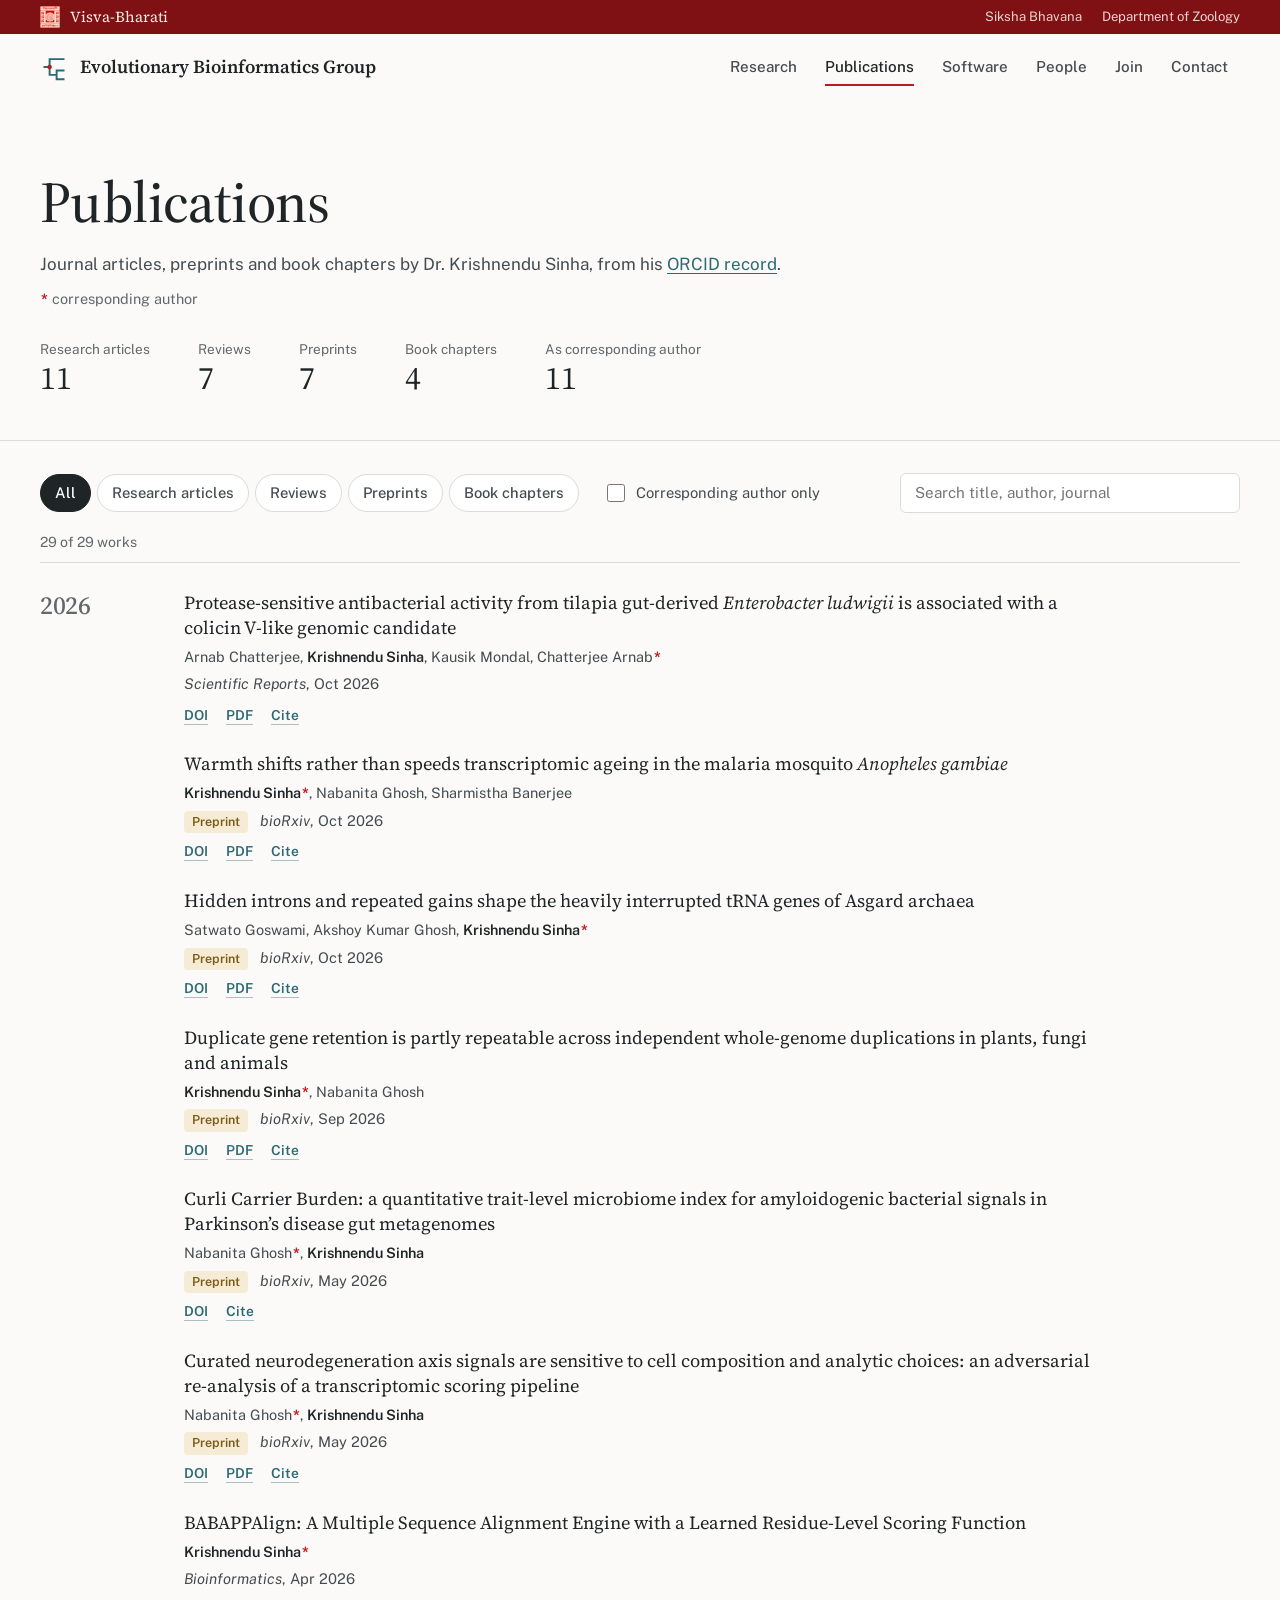
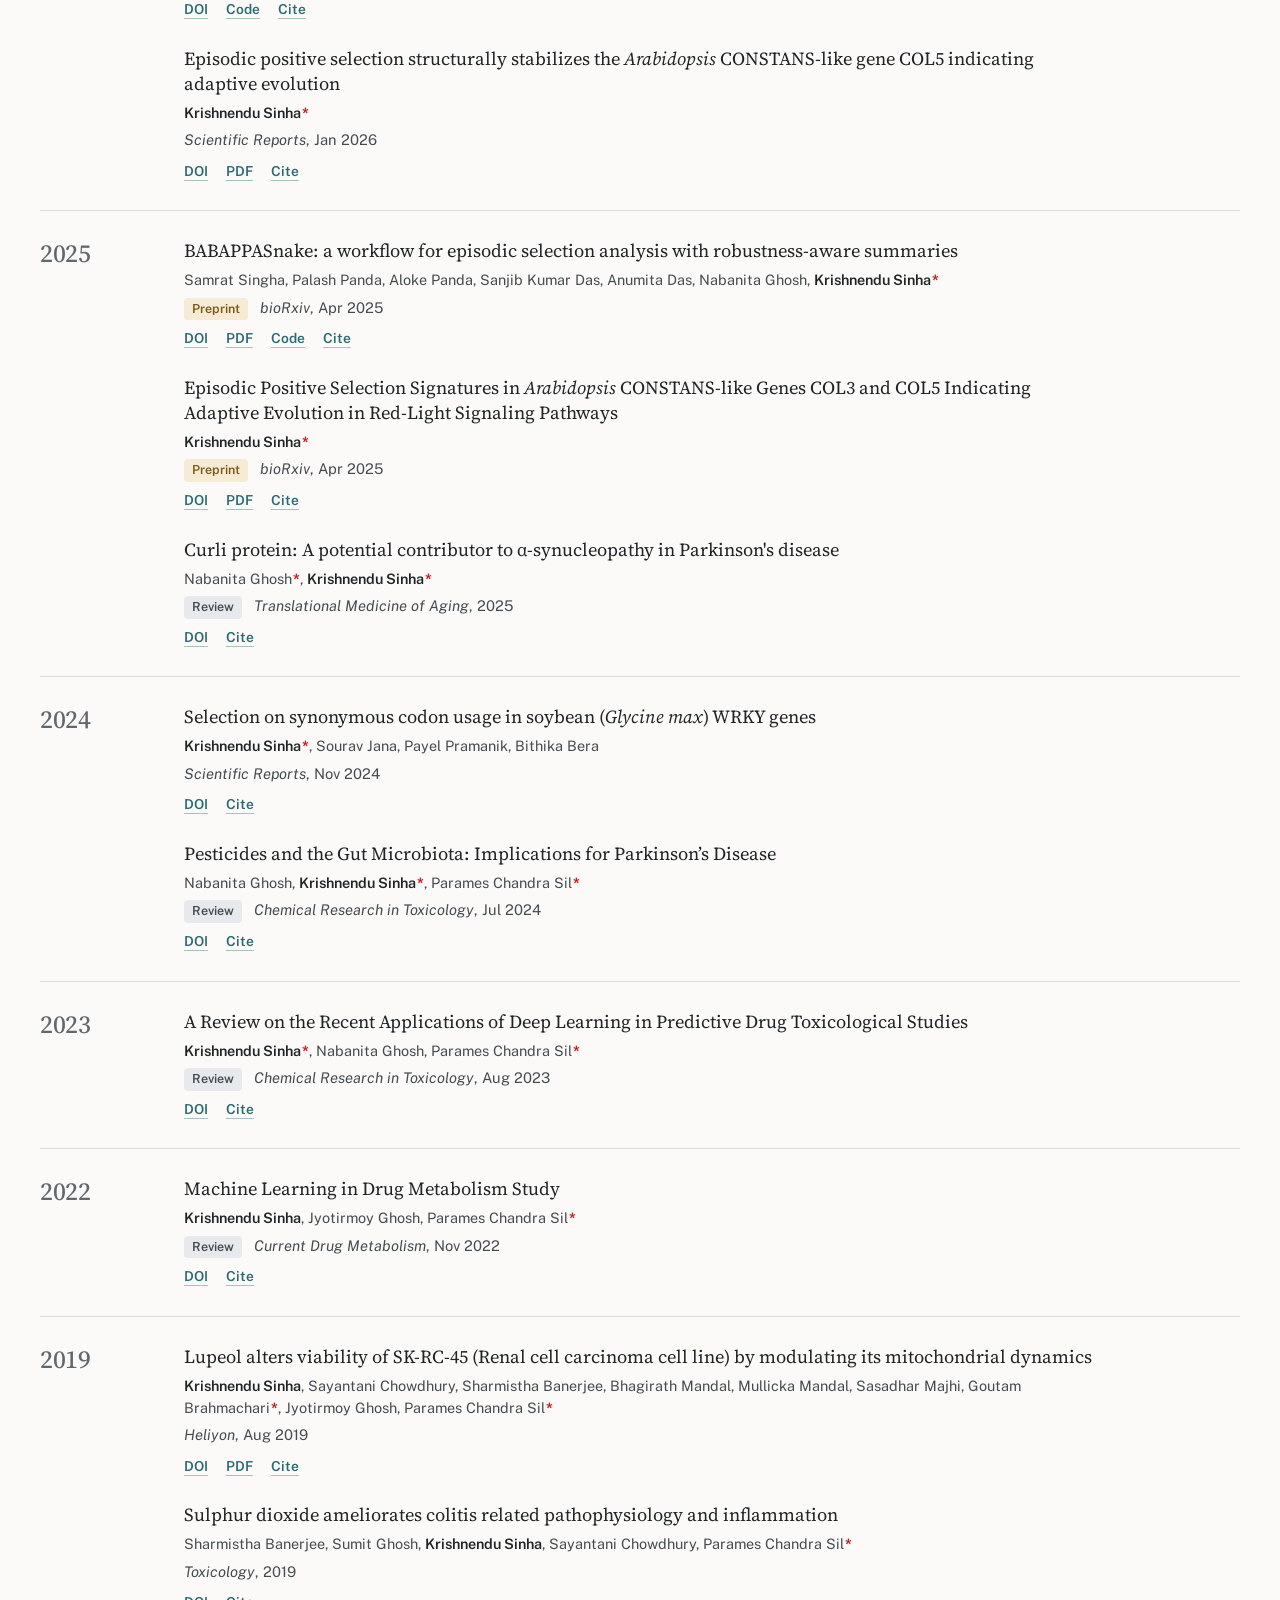
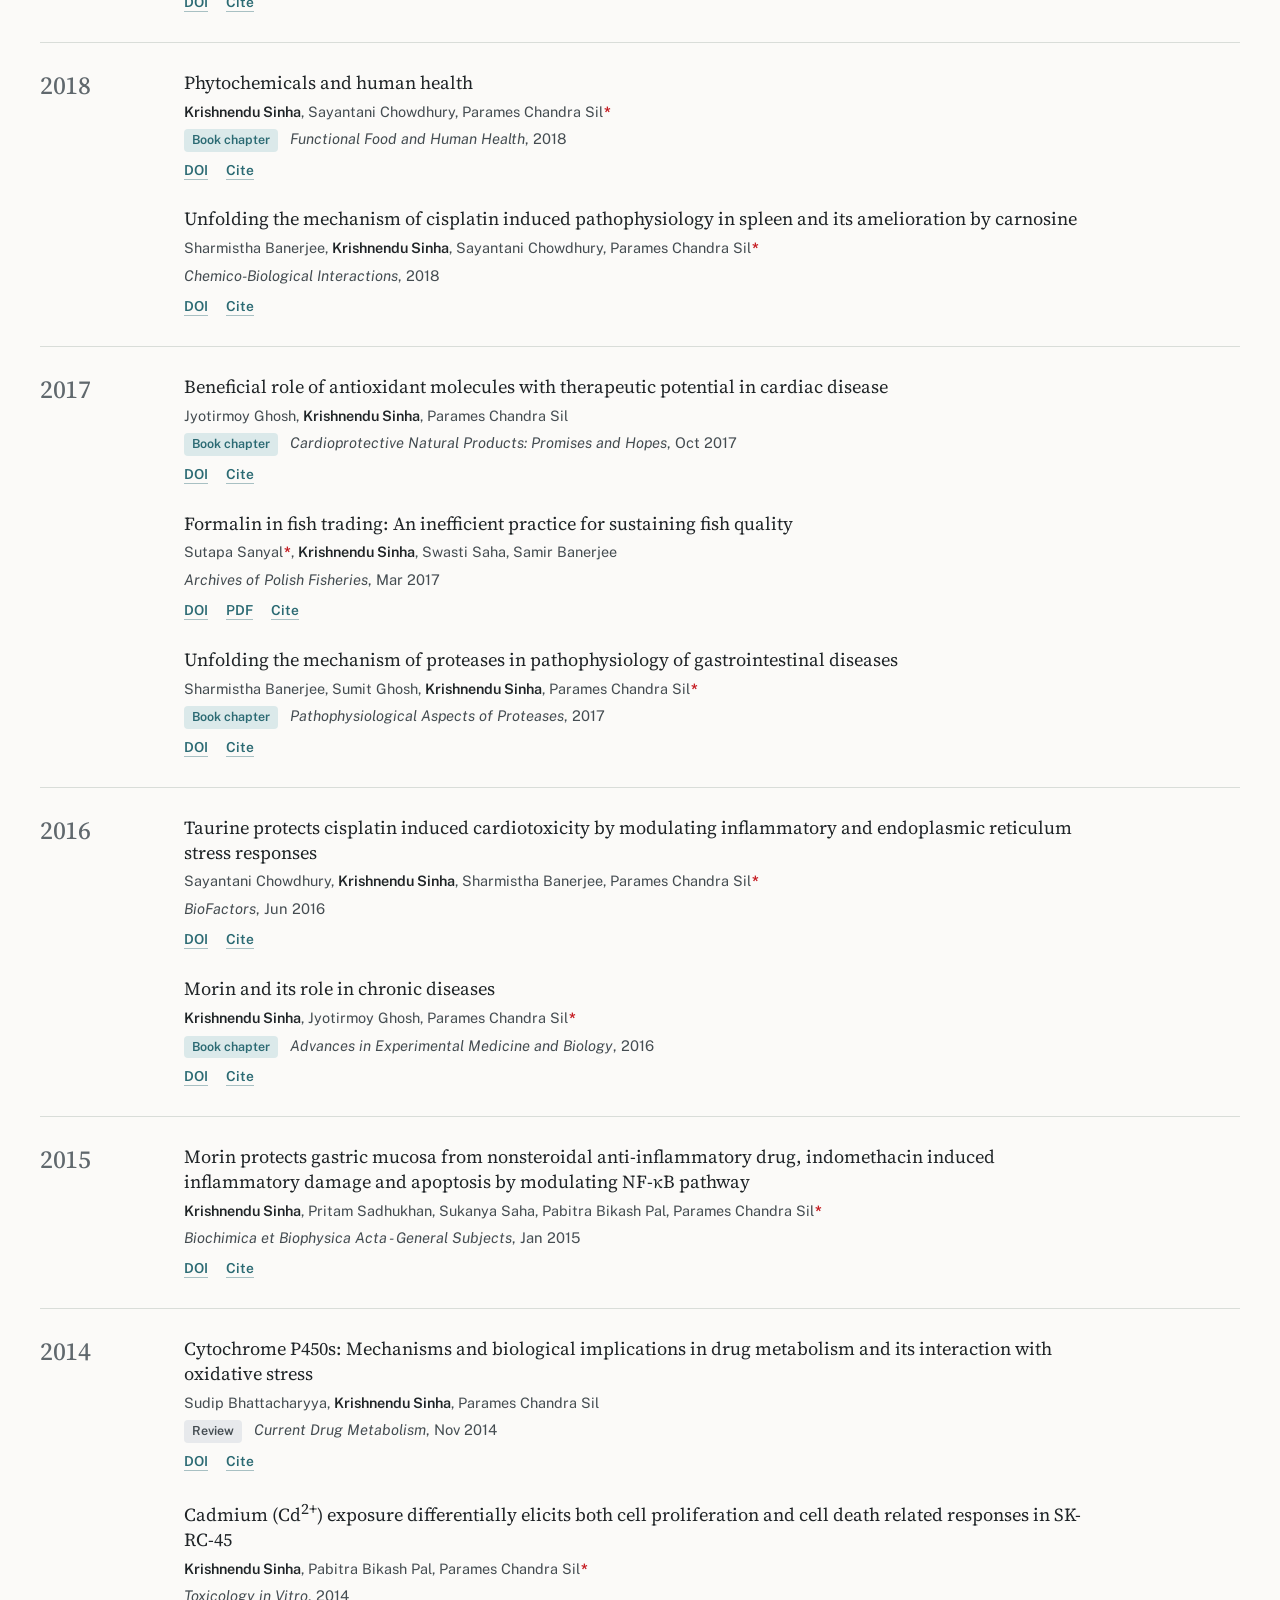
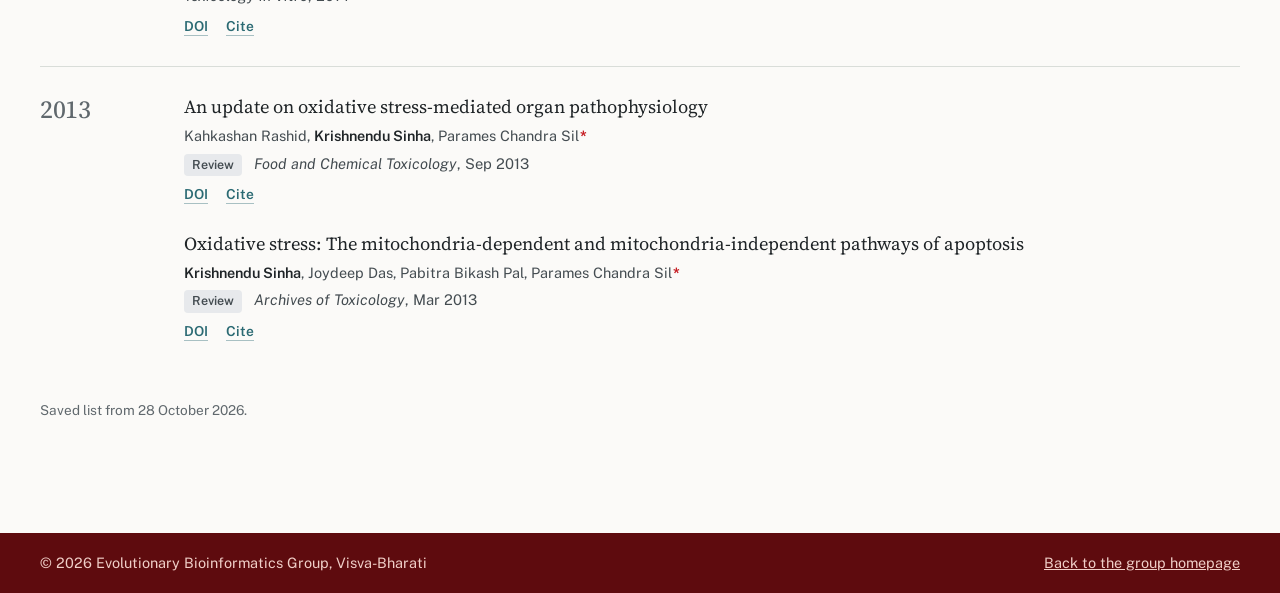
==== commit af27961c: "change in live fetching alog" ====
--- a/publications.html
+++ b/publications.html
@@ -24,7 +24,7 @@
       rel="stylesheet"
       href="https://fonts.googleapis.com/css2?family=Source+Serif+4:ital,opsz,wght@0,8..60,400;0,8..60,500;0,8..60,600;1,8..60,400;1,8..60,500&family=Public+Sans:wght@400;500;600;700&family=JetBrains+Mono:wght@400;500&display=swap"
     >
-    <link rel="stylesheet" href="styles.css?v=20261019h">
+    <link rel="stylesheet" href="styles.css?v=20261030a">
   </head>
   <body>
     <a class="skip-link" href="#main">Skip to content</a>
@@ -87,7 +87,8 @@
           <div class="pub-toolbar">
             <div class="pub-filters" role="group" aria-label="Filter by type">
               <button type="button" class="is-active" aria-pressed="true" data-pub-filter="all">All</button>
-              <button type="button" aria-pressed="false" data-pub-filter="article">Journal articles</button>
+              <button type="button" aria-pressed="false" data-pub-filter="research">Research articles</button>
+              <button type="button" aria-pressed="false" data-pub-filter="review">Reviews</button>
               <button type="button" aria-pressed="false" data-pub-filter="preprint">Preprints</button>
               <button type="button" aria-pressed="false" data-pub-filter="chapter">Book chapters</button>
             </div>
@@ -111,10 +112,10 @@
       </div>
     </footer>
 
-    <script src="script.js?v=20261019h"></script>
-    <script src="publications-config.js?v=20261019h"></script>
-    <script src="data/publications-snapshot.js?v=20261019h"></script>
-    <script src="publications-core.js?v=20261019h"></script>
-    <script src="publications-ui.js?v=20261019h"></script>
+    <script src="script.js?v=20261030a"></script>
+    <script src="publications-config.js?v=20261030a"></script>
+    <script src="data/publications-snapshot.js?v=20261030a"></script>
+    <script src="publications-core.js?v=20261030a"></script>
+    <script src="publications-ui.js?v=20261030a"></script>
   </body>
 </html>
--- a/styles.css
+++ b/styles.css
@@ -879,6 +879,11 @@
   font-style: normal;
 }
 
+.pub-kind.review {
+  background: #e7e9ec;
+  color: var(--ink-2);
+}
+
 .pub-entry[data-kind="chapter"] .pub-kind {
   background: var(--teal-soft);
   color: var(--teal);
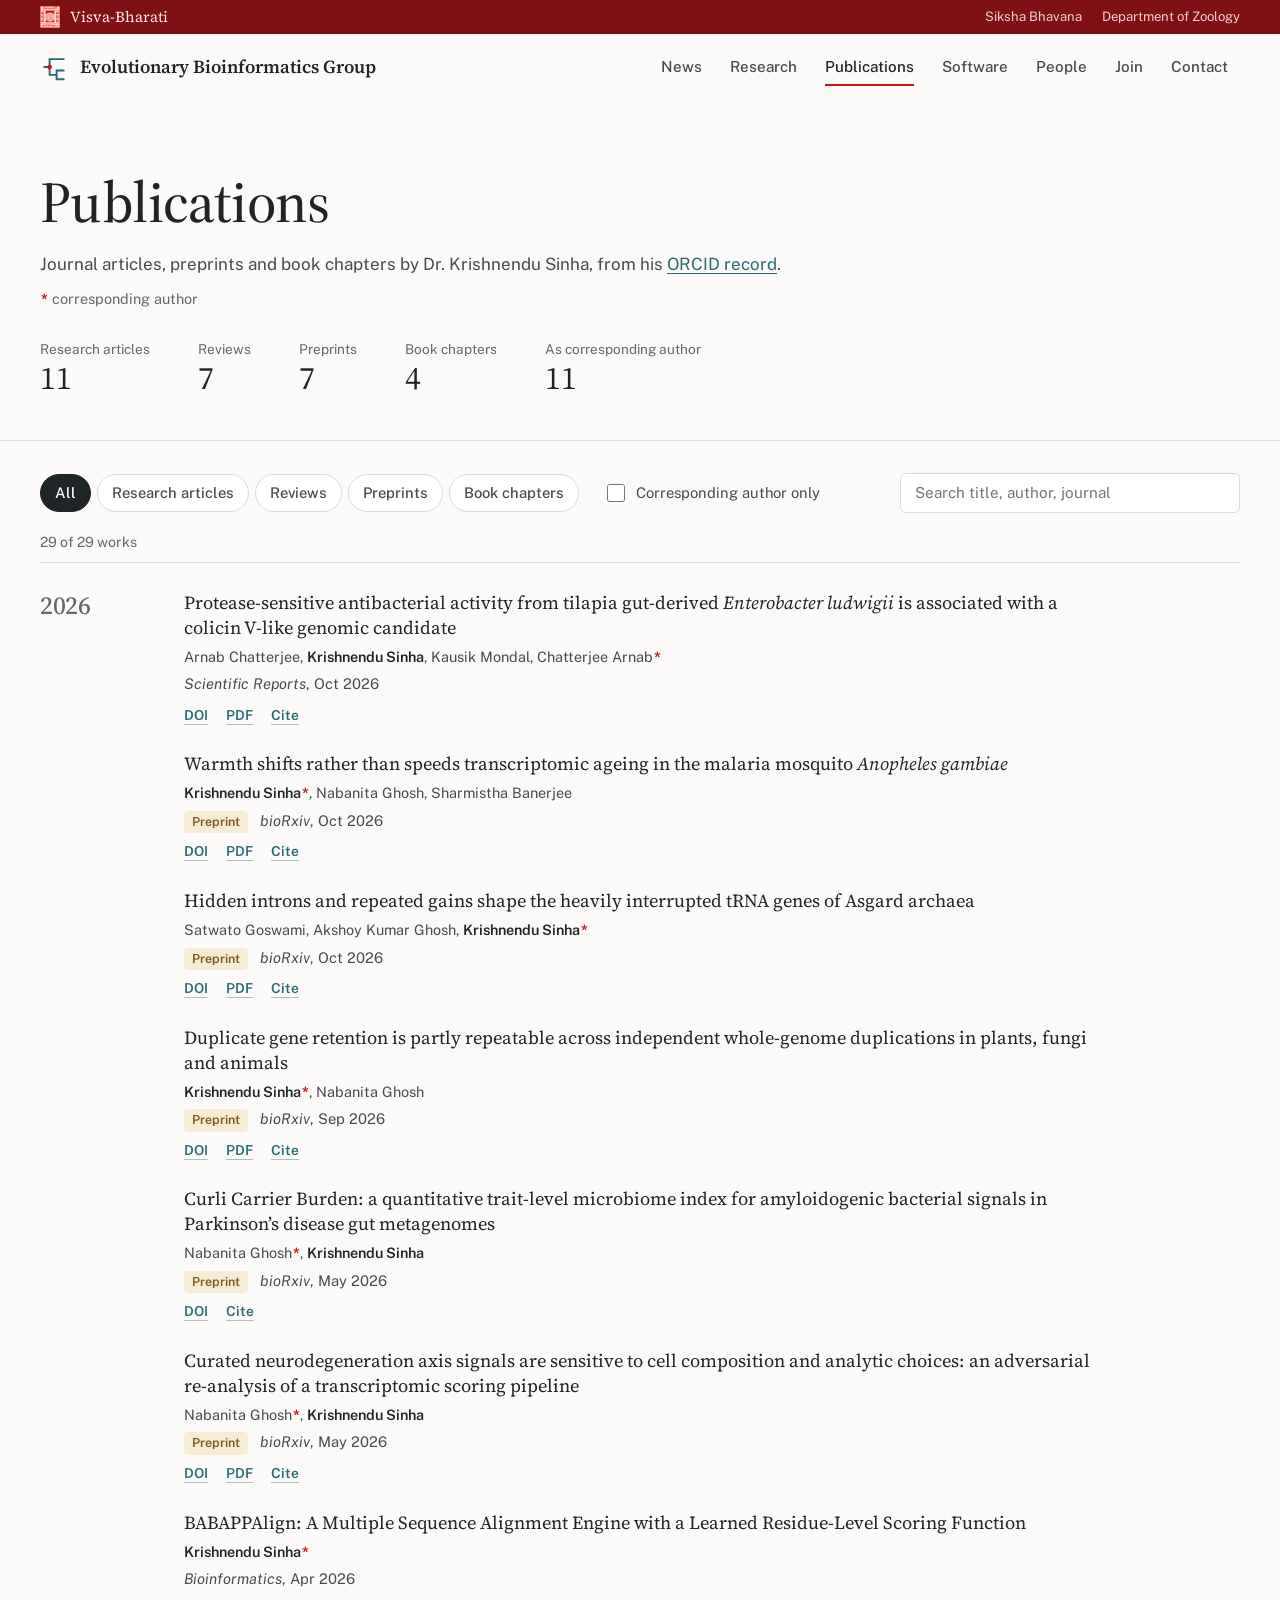
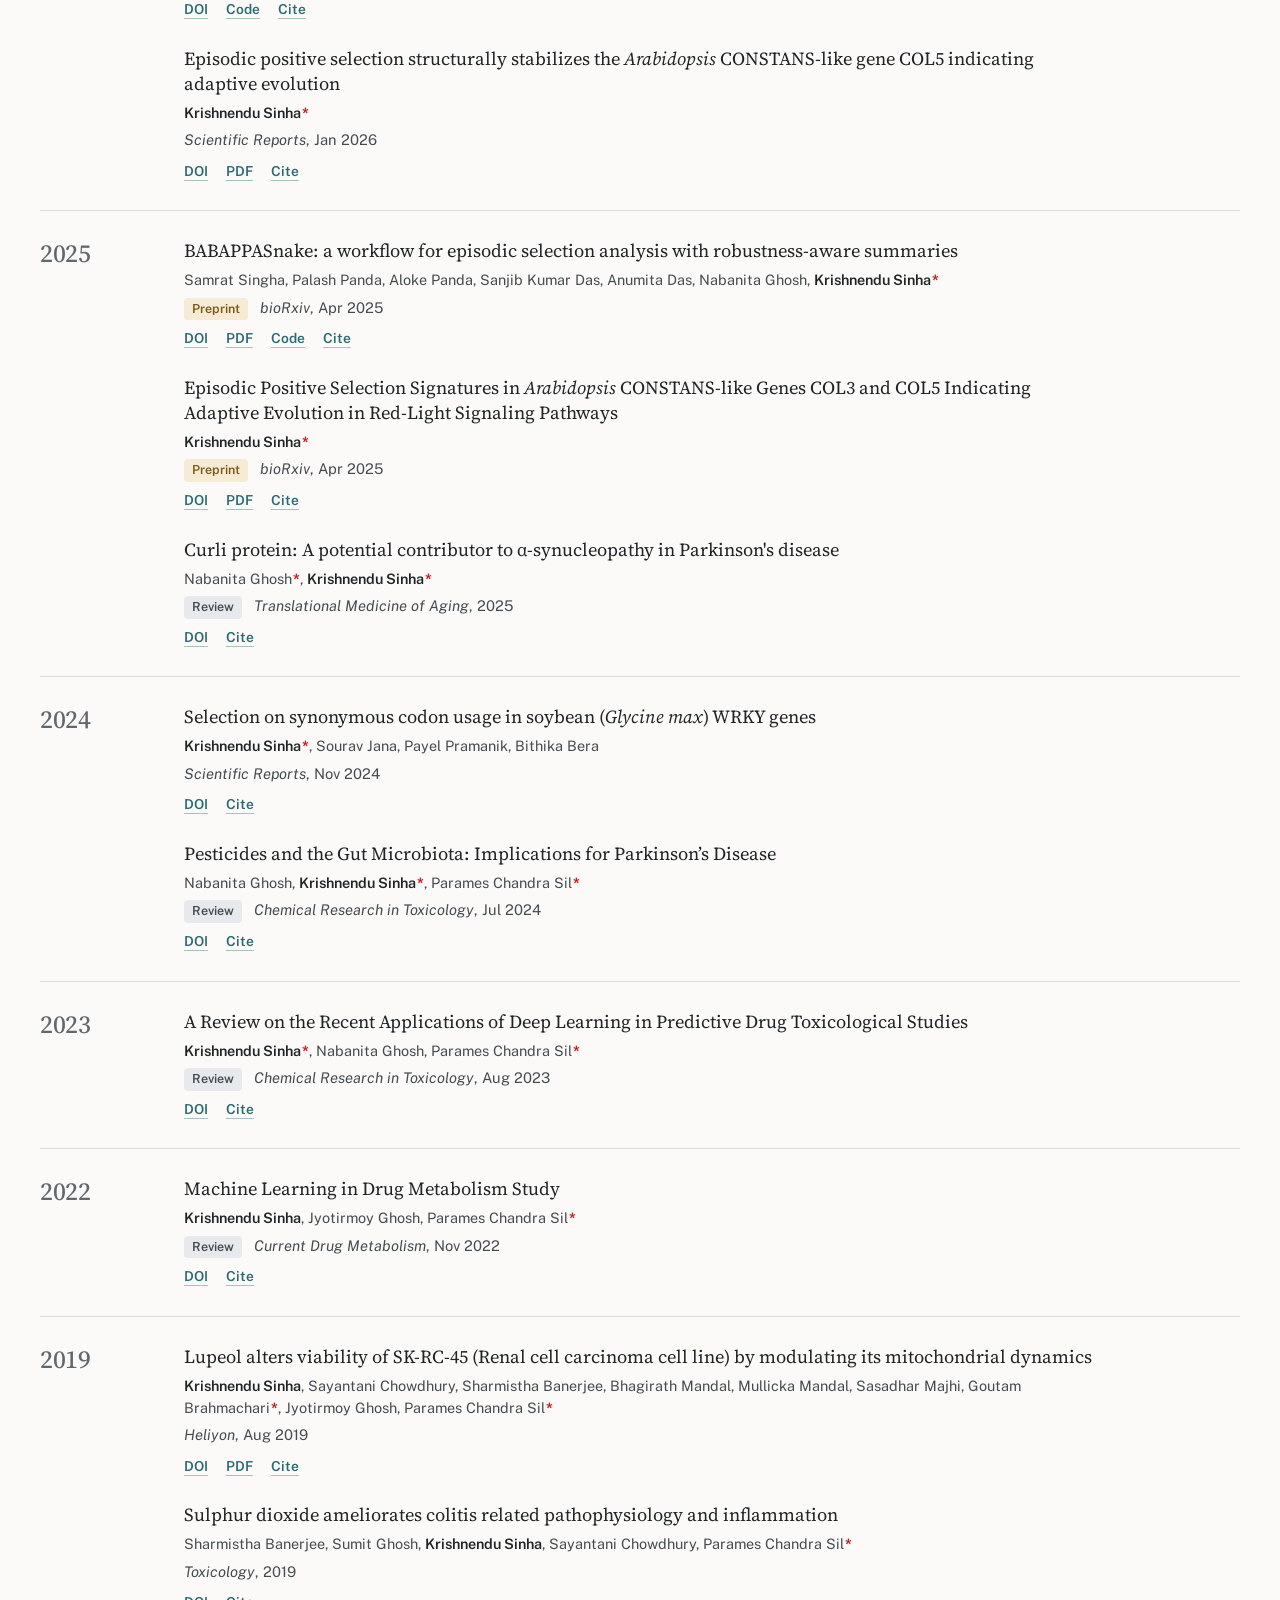
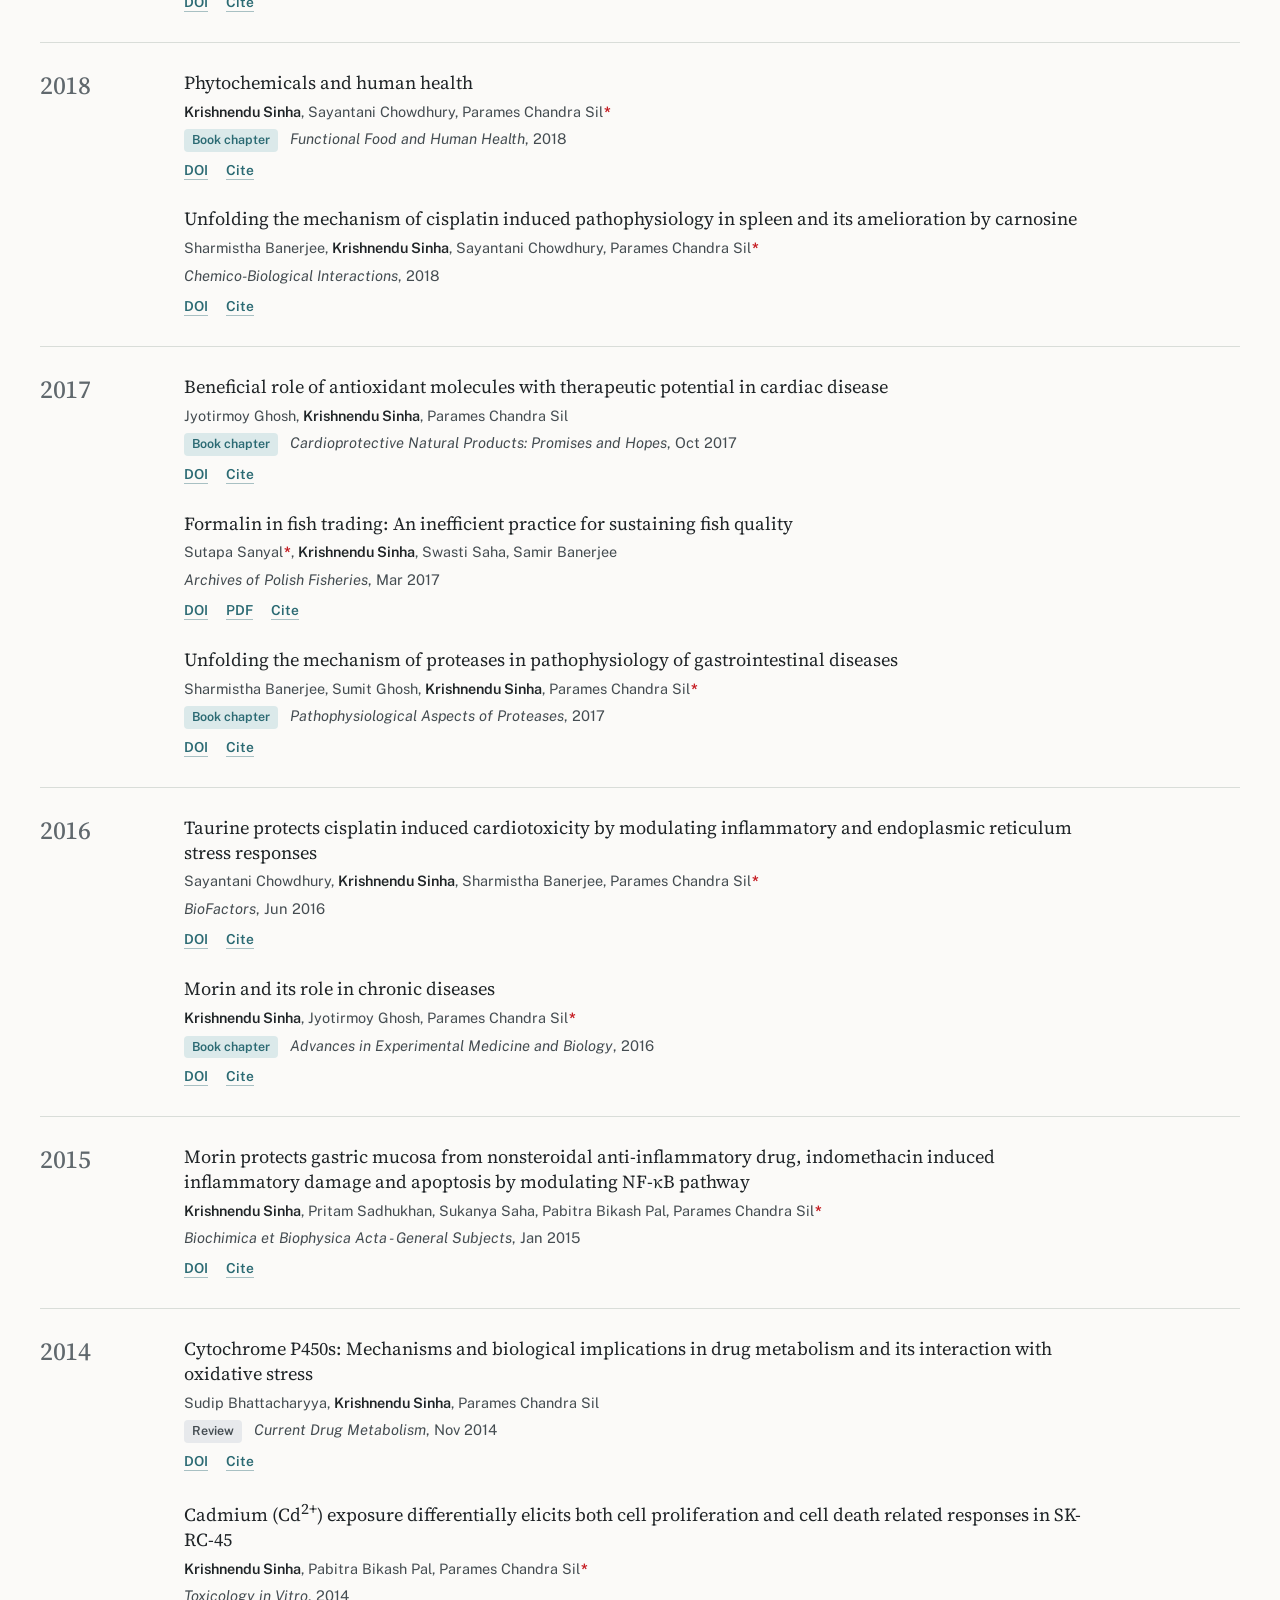
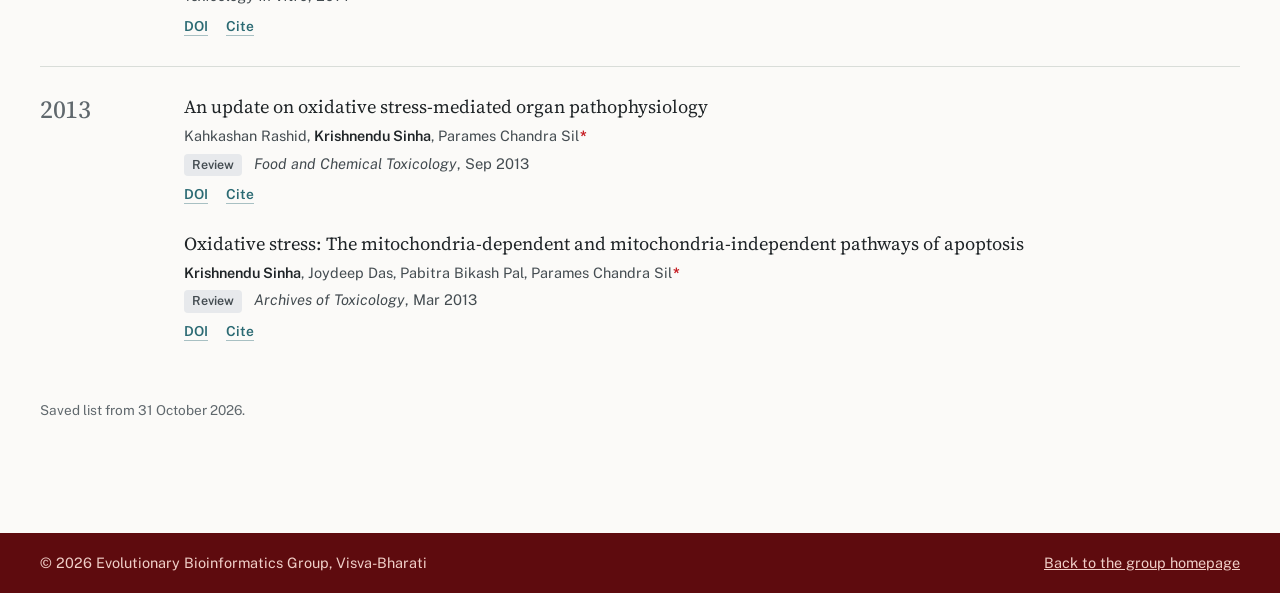
==== commit 0ef7e23f: "new news section added" ====
--- a/publications.html
+++ b/publications.html
@@ -24,7 +24,7 @@
       rel="stylesheet"
       href="https://fonts.googleapis.com/css2?family=Source+Serif+4:ital,opsz,wght@0,8..60,400;0,8..60,500;0,8..60,600;1,8..60,400;1,8..60,500&family=Public+Sans:wght@400;500;600;700&family=JetBrains+Mono:wght@400;500&display=swap"
     >
-    <link rel="stylesheet" href="styles.css?v=20261030a">
+    <link rel="stylesheet" href="styles.css?v=20261108b">
   </head>
   <body>
     <a class="skip-link" href="#main">Skip to content</a>
@@ -59,6 +59,7 @@
         </button>
 
         <div class="nav-links" id="primary-menu">
+          <a href="index.html#news">News</a>
           <a href="index.html#programmes">Research</a>
           <a href="publications.html" class="is-active" aria-current="page">Publications</a>
           <a href="index.html#software">Software</a>
@@ -112,10 +113,10 @@
       </div>
     </footer>
 
-    <script src="script.js?v=20261030a"></script>
-    <script src="publications-config.js?v=20261030a"></script>
-    <script src="data/publications-snapshot.js?v=20261030a"></script>
-    <script src="publications-core.js?v=20261030a"></script>
-    <script src="publications-ui.js?v=20261030a"></script>
+    <script src="script.js?v=20261108b"></script>
+    <script src="publications-config.js?v=20261108b"></script>
+    <script src="data/publications-snapshot.js?v=20261108b"></script>
+    <script src="publications-core.js?v=20261108b"></script>
+    <script src="publications-ui.js?v=20261108b"></script>
   </body>
 </html>
--- a/styles.css
+++ b/styles.css
@@ -487,6 +487,66 @@
   color: var(--ink-2);
 }
 
+/* News */
+.section.news {
+  padding-bottom: 0;
+}
+
+.news-grid {
+  display: grid;
+  grid-template-columns: minmax(0, 4fr) minmax(0, 8fr);
+  gap: clamp(16px, 5vw, 72px);
+  padding-bottom: clamp(48px, 7vw, 80px);
+  border-bottom: 1px solid var(--line);
+}
+
+.news-list {
+  list-style: none;
+  padding: 0;
+  display: grid;
+  gap: 0;
+}
+
+.news-list li {
+  display: grid;
+  grid-template-columns: 110px minmax(0, 1fr);
+  gap: 6px 24px;
+  padding: 18px 0;
+  border-top: 1px solid var(--line);
+}
+
+.news-list li:first-child {
+  border-top: 0;
+  padding-top: 6px;
+}
+
+.news-list time {
+  font-size: 0.9rem;
+  font-weight: 600;
+  color: var(--vermilion);
+  padding-top: 2px;
+  white-space: nowrap;
+}
+
+.news-list p {
+  max-width: 40em;
+  color: var(--ink-2);
+}
+
+.news-list a {
+  color: var(--ink);
+  font-family: var(--serif);
+  font-size: 1.05rem;
+  text-decoration: underline;
+  text-decoration-thickness: 1px;
+  text-underline-offset: 3px;
+  text-decoration-color: var(--line);
+}
+
+.news-list a:hover {
+  text-decoration-color: var(--ink);
+}
+
 /* Research themes */
 .theme-grid {
   display: grid;
@@ -1026,6 +1086,23 @@
   aspect-ratio: 1;
   object-fit: cover;
   border-radius: 8px;
+}
+
+.member-placeholder {
+  display: grid;
+  place-items: center;
+  width: 112px;
+  aspect-ratio: 1;
+  border-radius: 8px;
+  background: var(--teal-soft);
+  color: var(--teal);
+  font-family: var(--serif);
+  font-size: 2rem;
+  letter-spacing: 0.02em;
+}
+
+.member + .group-title {
+  margin-top: 36px;
 }
 
 .member.compact {
@@ -1295,6 +1372,11 @@
     grid-template-columns: 1fr;
   }
 
+  .news-grid,
+  .news-list li {
+    grid-template-columns: 1fr;
+  }
+
   .pi {
     grid-template-columns: 1fr;
   }
@@ -1335,6 +1417,11 @@
 
   .member img {
     width: 84px;
+  }
+
+  .member-placeholder {
+    width: 84px;
+    font-size: 1.6rem;
   }
 
   .join-list > div {
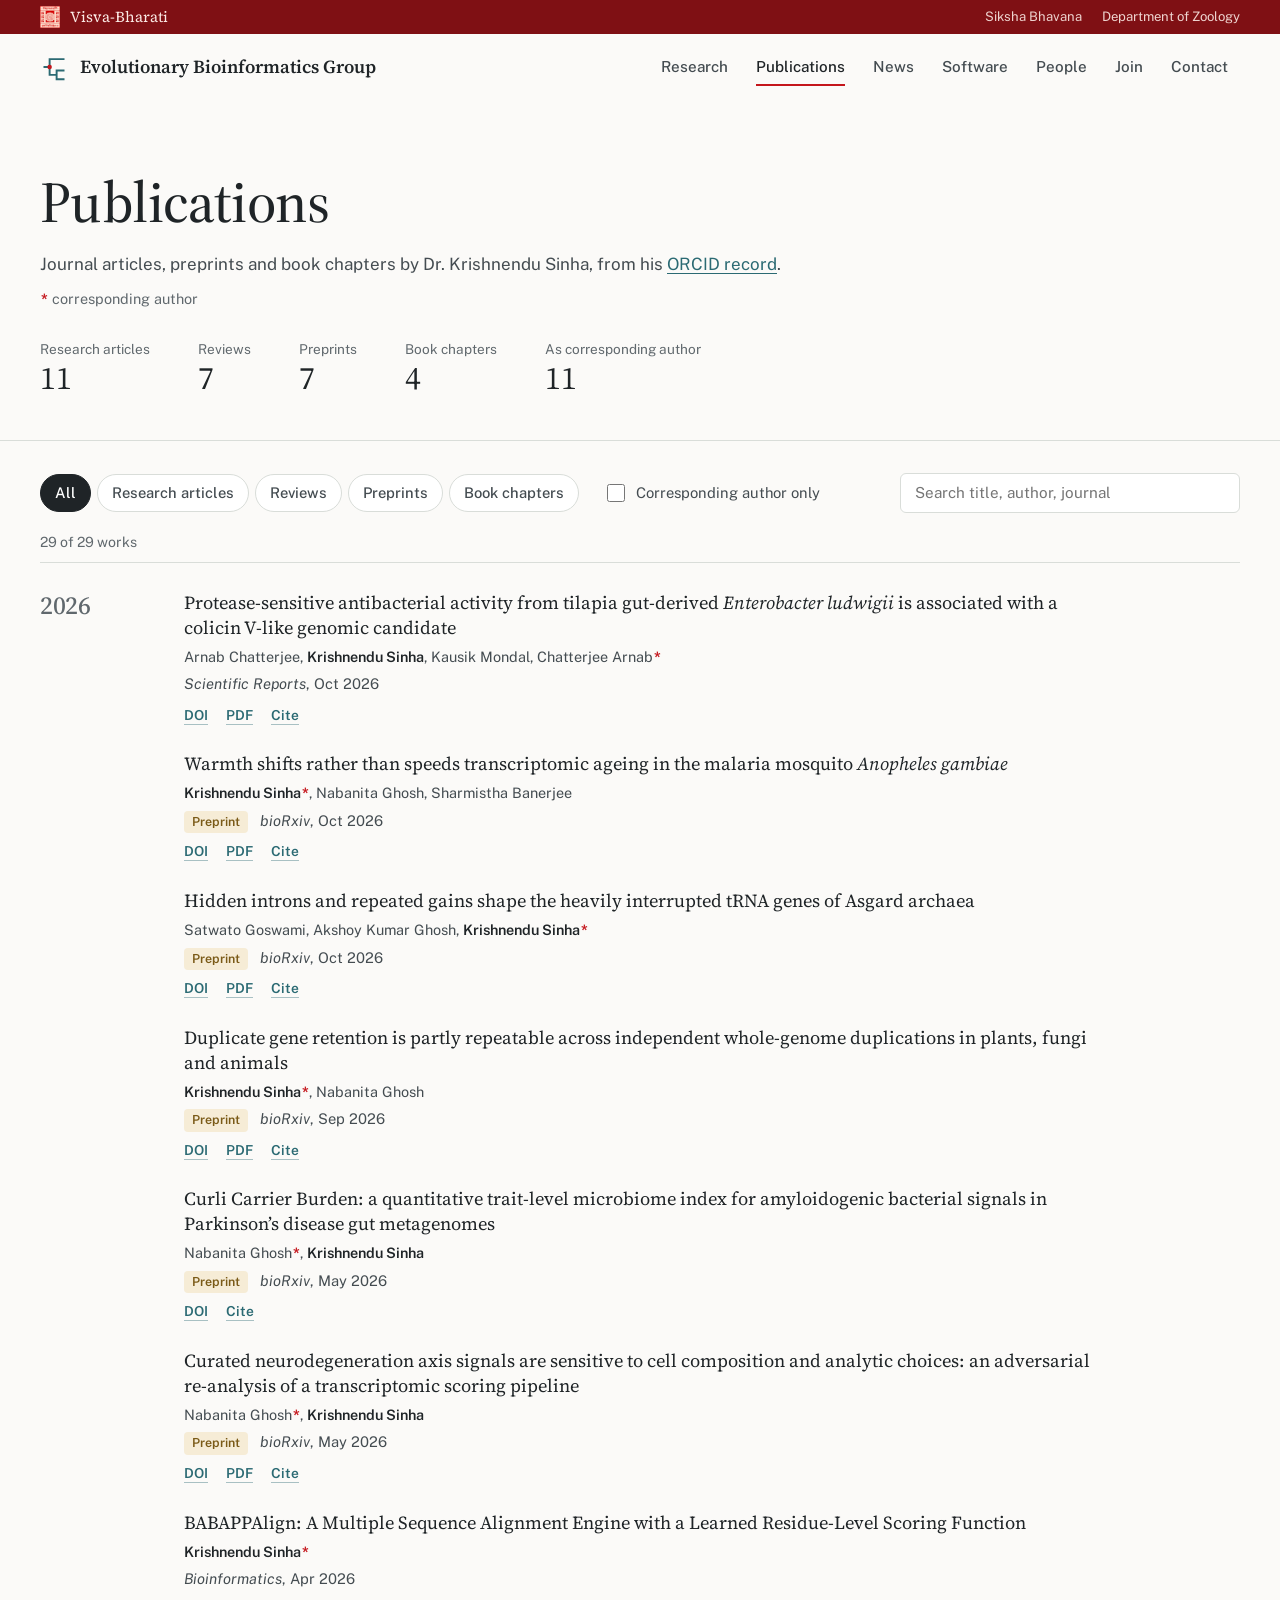
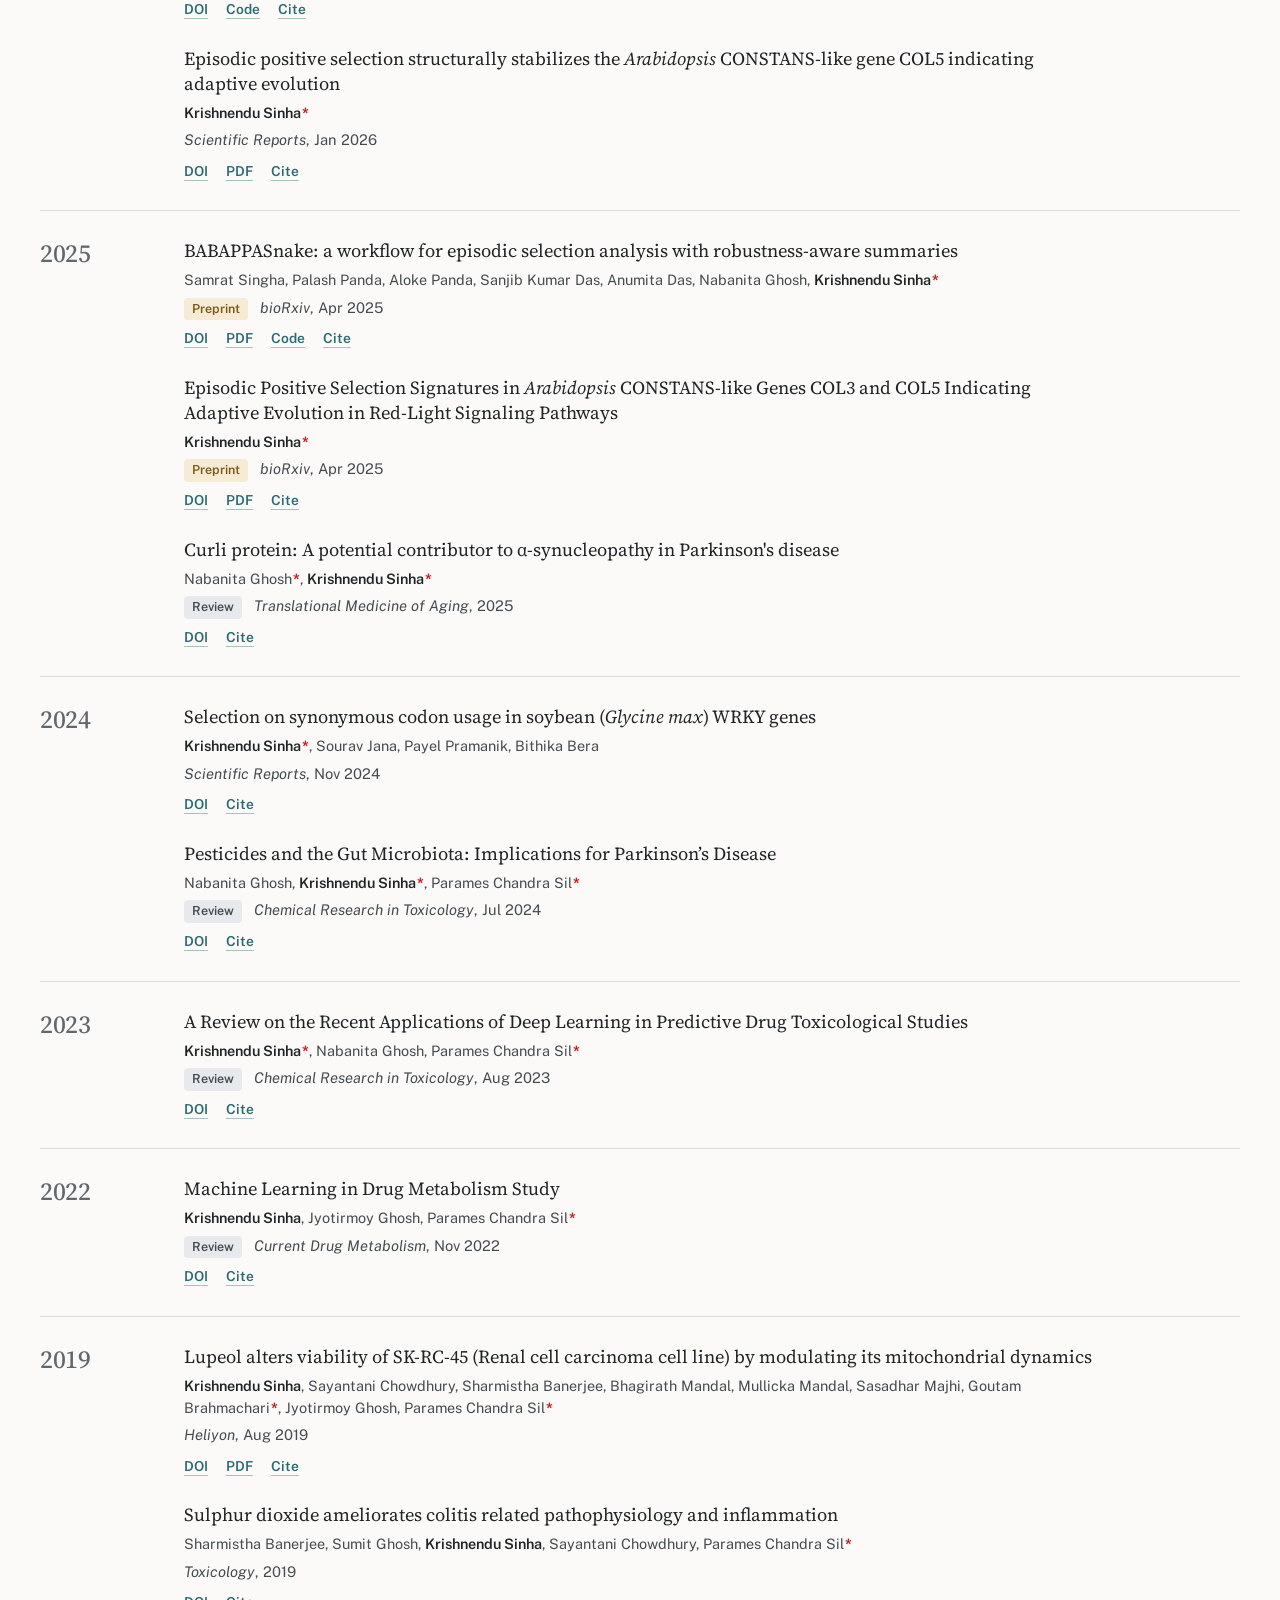
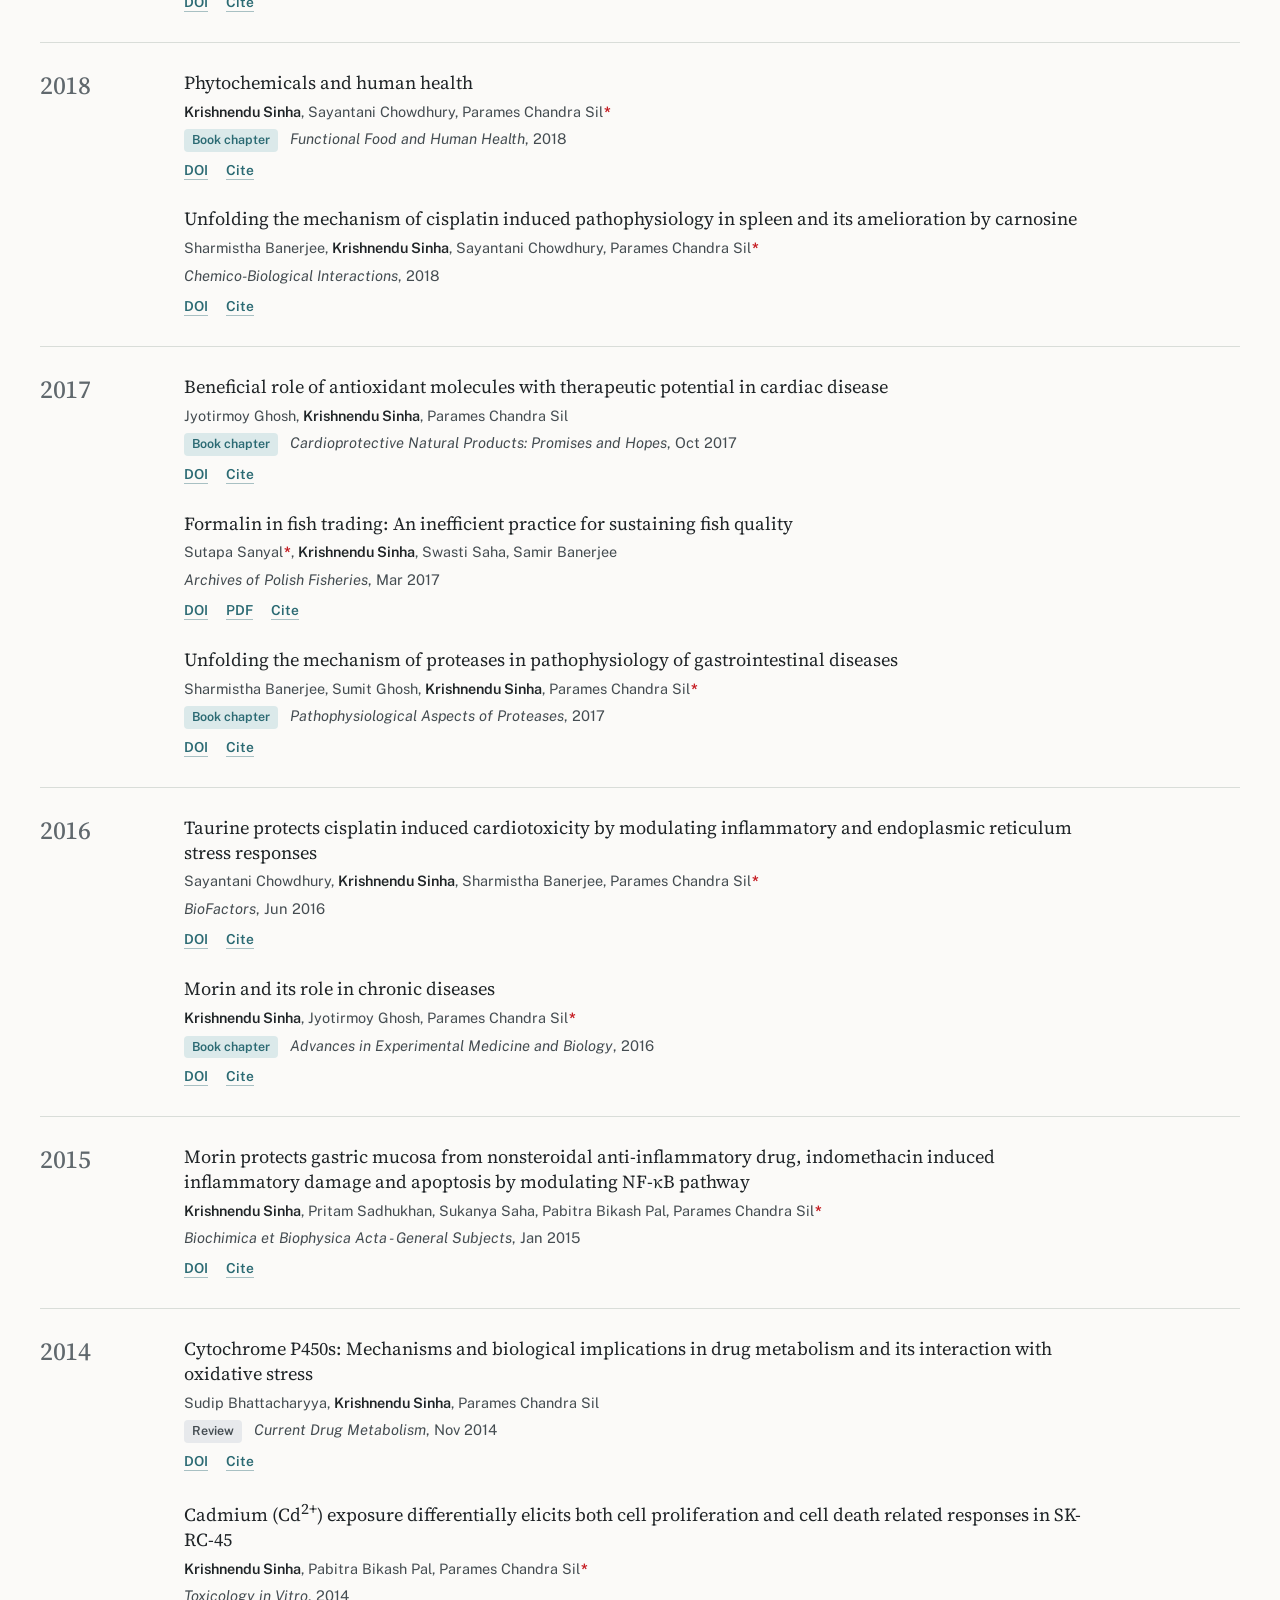
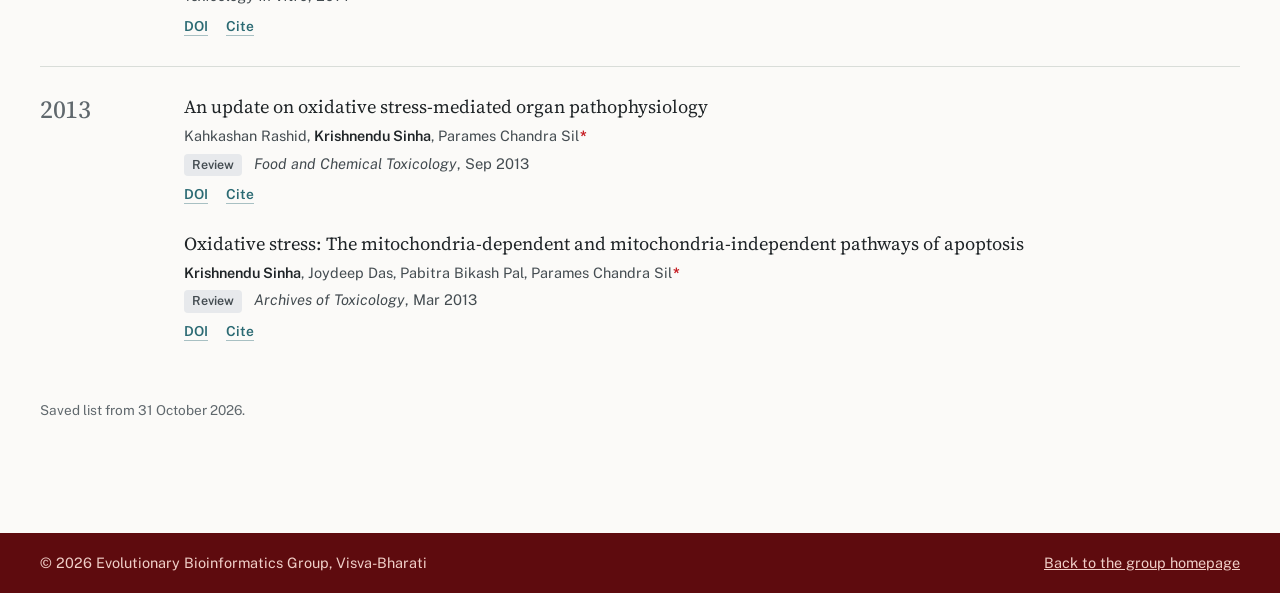
==== commit d0a7012f: "reorientation" ====
--- a/publications.html
+++ b/publications.html
@@ -59,9 +59,9 @@
         </button>
 
         <div class="nav-links" id="primary-menu">
-          <a href="index.html#news">News</a>
           <a href="index.html#programmes">Research</a>
           <a href="publications.html" class="is-active" aria-current="page">Publications</a>
+          <a href="index.html#news">News</a>
           <a href="index.html#software">Software</a>
           <a href="index.html#people">People</a>
           <a href="index.html#join">Join</a>
